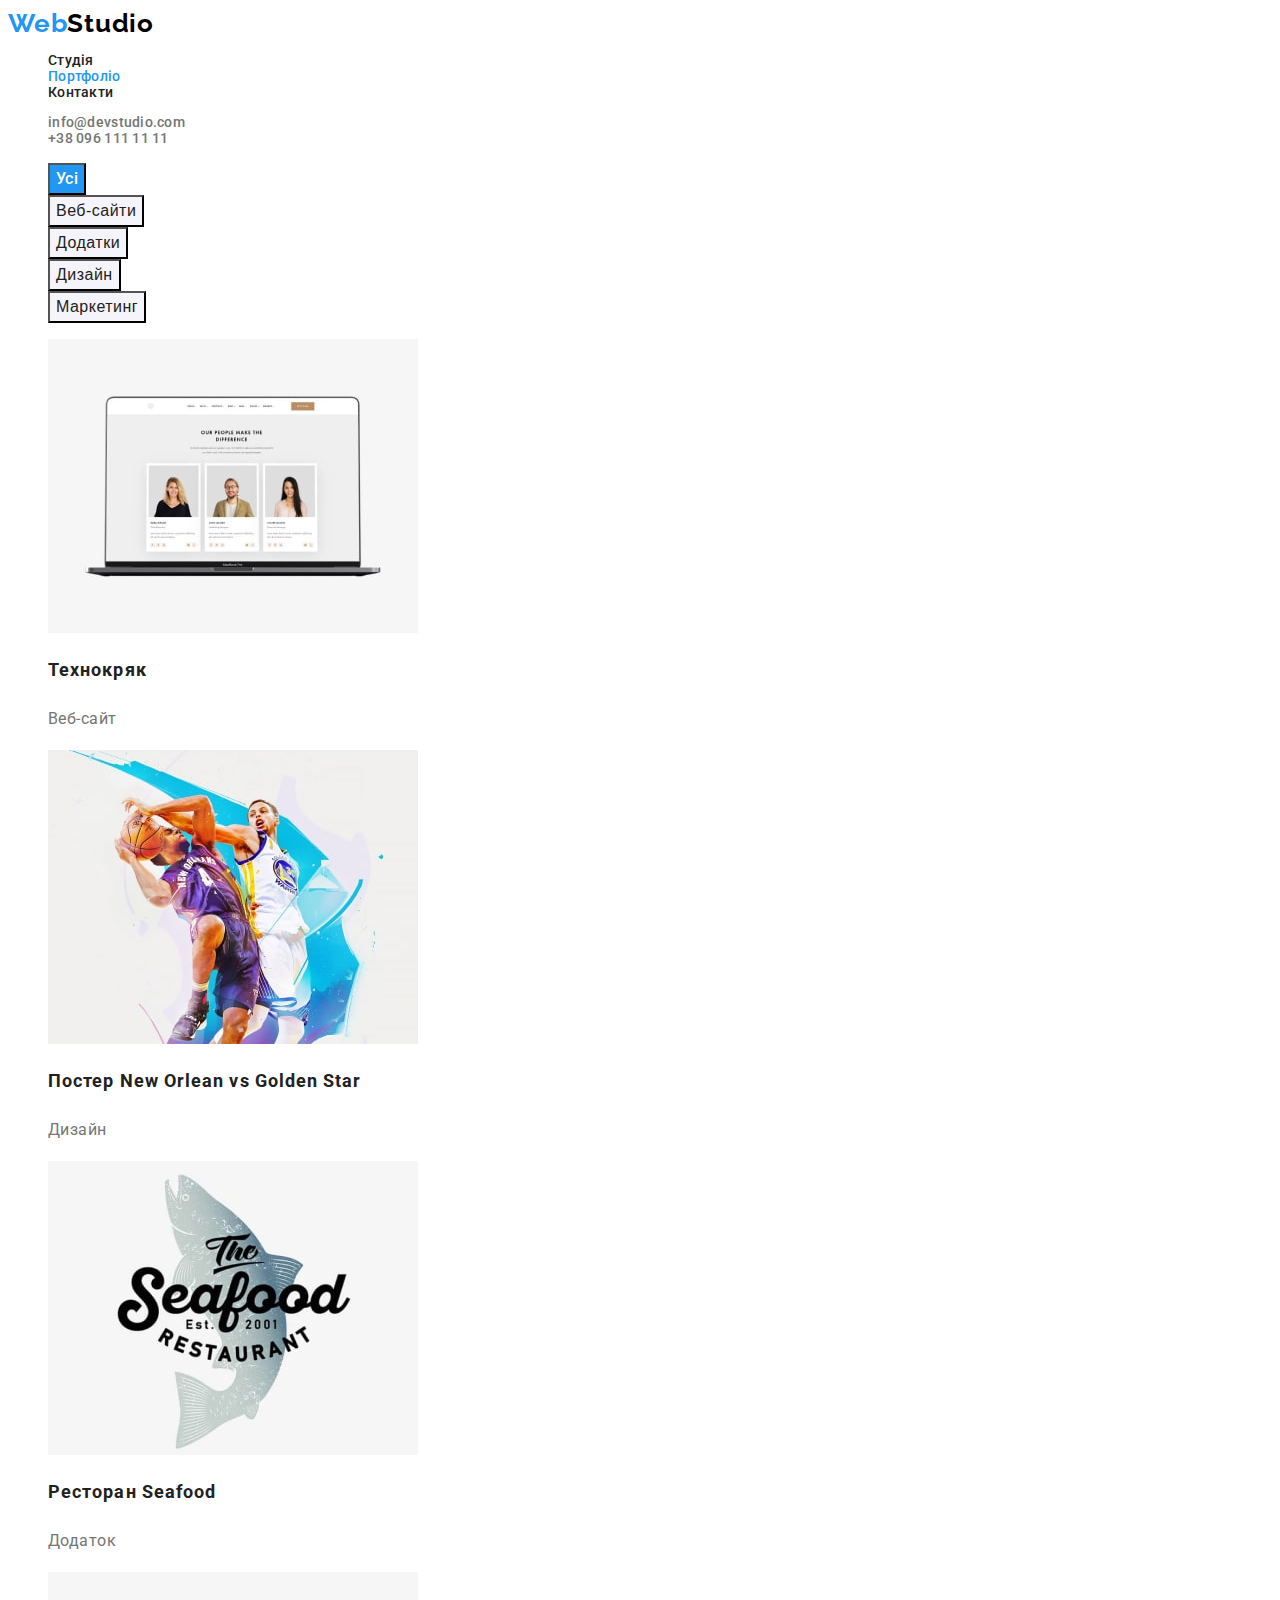
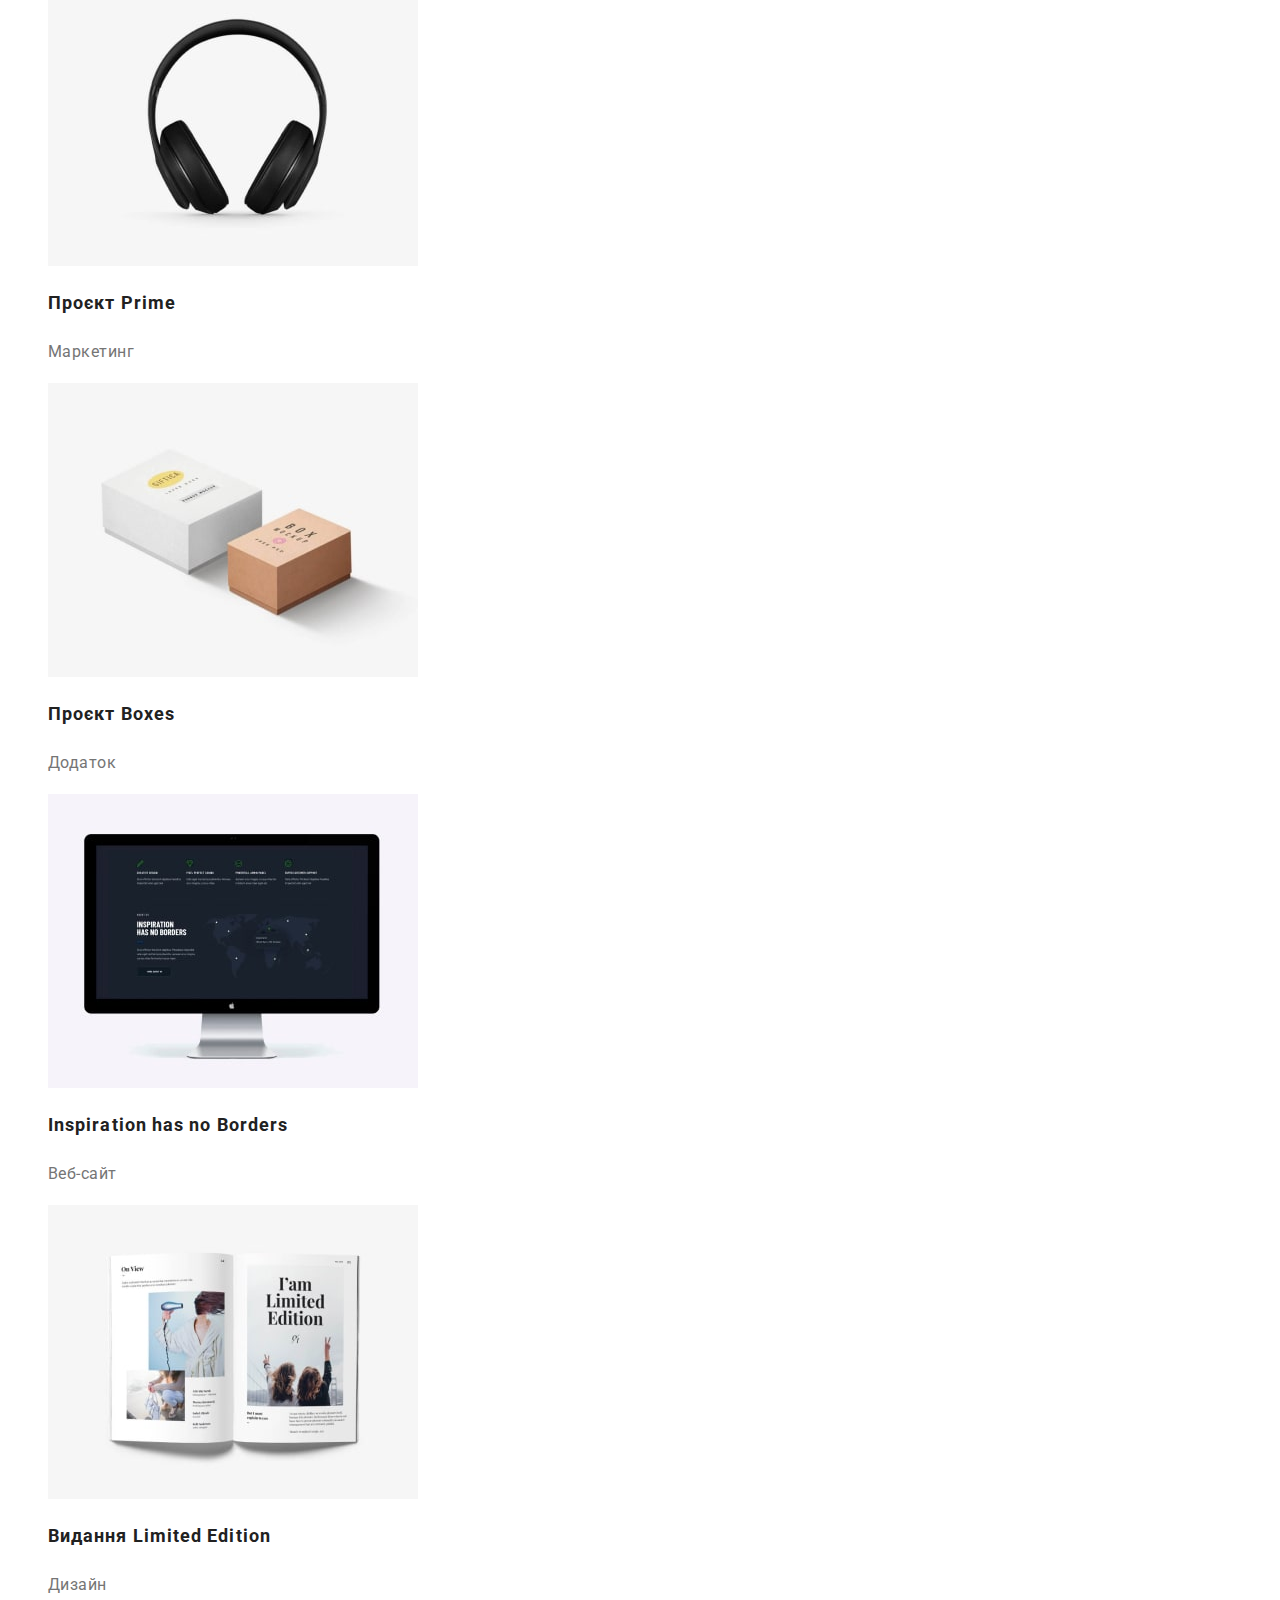
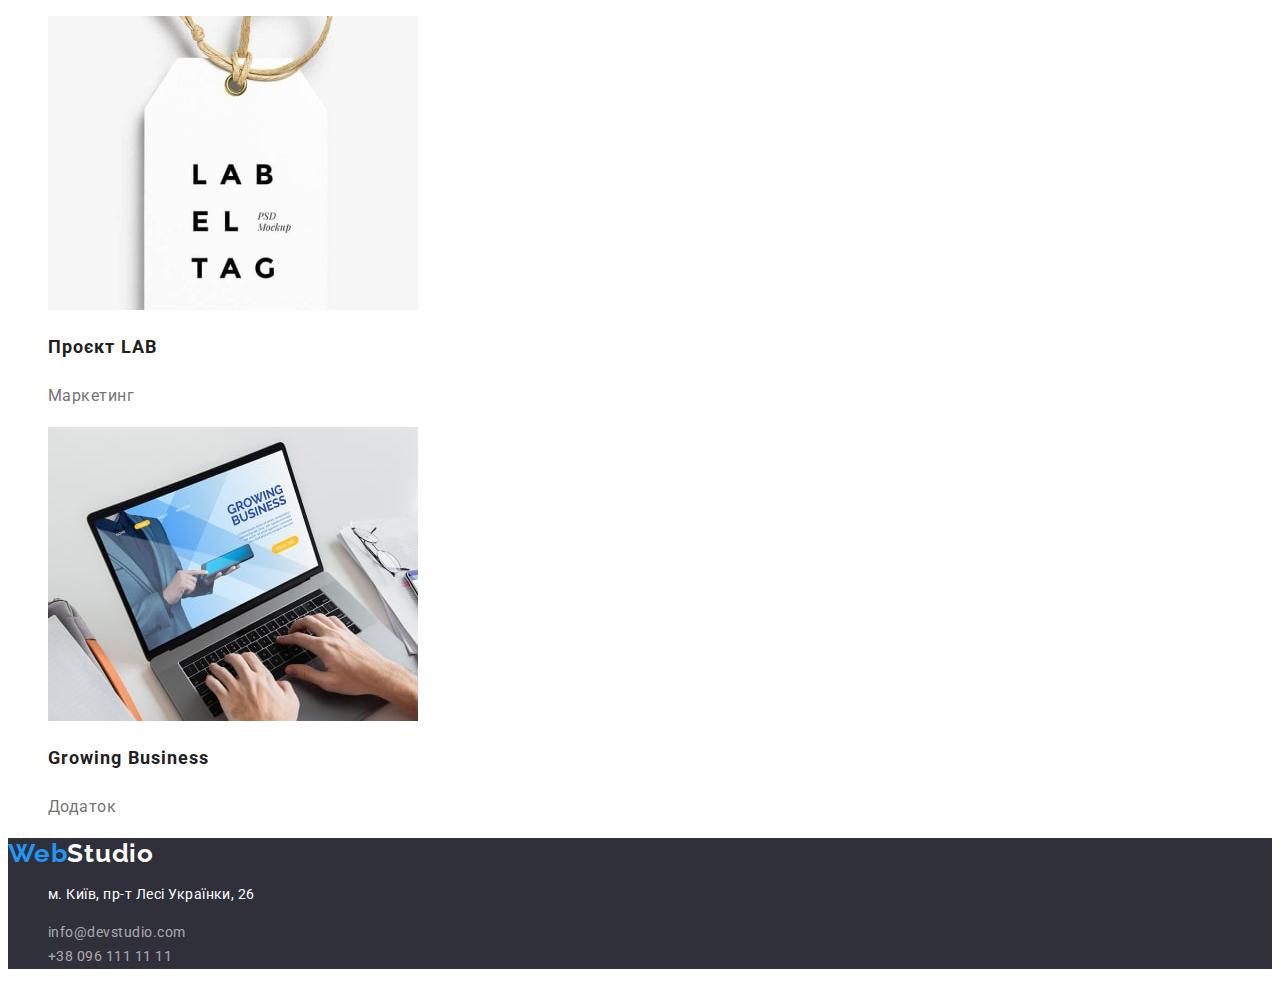
==== portfolio.html @ 7b320e94 "Add files via upload" ====
<!DOCTYPE html>
<html lang="uk">
  <head>
    <meta charset="UTF-8" />
    <meta http-equiv="X-UA-Compatible" content="IE=edge" />
    <meta name="viewport" content="width=device-width, initial-scale=1.0" />
    <title>Document</title>
    <link
      href="https://fonts.googleapis.com/css2?family=Raleway:wght@700&family=Roboto:wght@400;500;700;900&display=swap"
      rel="stylesheet"
    />
    <link rel="stylesheet" href="./сss/styles.css" />
  </head>
  <body class="page">
    <header>
      <nav>
        <a href="#" lang="en" class="firspart-logo">
          Web<span class="secondpart-logo">Studio</span></a
        >

        <ul class="site-nav">
          <li><a href="./index.html" class="link">Студія</a></li>
          <li><a href="#" class="link current">Портфоліо</a></li>
          <li><a href="#" class="link">Контакти</a></li>
        </ul>
      </nav>
      <ul class="site-info">
        <li>
          <a href="mailto:info@devstudio.com" class="link"
            >info@devstudio.com</a
          >
        </li>
        <li><a href="tel:+380961111111" class="link">+38 096 111 11 11</a></li>
      </ul>
    </header>
    <main class="portfolio">
      <section class="hero-portfolio">
        <h1 class="hidden">Фільтр</h1>
        <ul class="list">
          <li><button type="button" class="button-portfolio">Усі</button></li>
          <li>
            <button type="button" class="button-portfolioadd">Веб-сайти</button>
          </li>
          <li>
            <button type="button" class="button-portfolioadd">Додатки</button>
          </li>
          <li>
            <button type="button" class="button-portfolioadd">Дизайн</button>
          </li>
          <li>
            <button type="button" class="button-portfolioadd">Маркетинг</button>
          </li>
        </ul>
        <ul class="list">
          <li>
            <img src="./images/img2.1-min.jpg" alt="Технокряк" width="370" />
            <h2 class="title">Технокряк</h2>
            <p class="text">Веб-сайт</p>
          </li>
          <li>
            <img
              src="./images/img2.2-min.jpg"
              alt="Постер New Orlean vs Golden Star"
              width="370"
            />
            <h2 class="title">Постер New Orlean vs Golden Star</h2>
            <p class="text">Дизайн</p>
          </li>
          <li>
            <img
              src="./images/img2.3-min.jpg"
              alt="Ресторан Seafood"
              width="370"
            />
            <h2 class="title">Ресторан Seafood</h2>
            <p class="text">Додаток</p>
          </li>
          <li>
            <img src="./images/img2.4-min.jpg" alt="Проєкт Prime" width="370" />
            <h2 class="title">Проєкт Prime</h2>
            <p class="text">Маркетинг</p>
          </li>
          <li>
            <img src="./images/img2.5-min.jpg" alt="Проєкт Boxes" width="370" />
            <h2 class="title">Проєкт Boxes</h2>
            <p class="text">Додаток</p>
          </li>
          <li>
            <img
              src="./images/img2.6-min.jpg"
              alt="Inspiration has no Borders"
              width="370"
            />
            <h2 class="title">Inspiration has no Borders</h2>
            <p class="text">Веб-сайт</p>
          </li>
          <li>
            <img
              src="./images/img2.7-min.jpg"
              alt="Видання Limited Edition"
              width="370"
            />
            <h2 class="title">Видання Limited Edition</h2>
            <p class="text">Дизайн</p>
          </li>
          <li>
            <img src="./images/img2.8-min.jpg" alt="Проєкт LAB" width="370" />
            <h2 class="title">Проєкт LAB</h2>
            <p class="text">Маркетинг</p>
          </li>
          <li>
            <img
              src="./images/img2.9-min.jpg"
              alt="Growing Business"
              width="370"
            />
            <h2 class="title">Growing Business</h2>
            <p class="text">Додаток</p>
          </li>
        </ul>
      </section>
    </main>
    <footer class="footer">
      <a href="#" lang="en" class="firspart-logo">
        Web<span class="secondpart-logo">Studio</span>
      </a>
      <address class="address">
        <ul class="list">
          <li>
            <p class="list-address">м. Київ, пр-т Лесі Українки, 26</p>
          </li>
          <li>
            <a href="mailto:info@devstudio.com" class="list-email"
              >info@devstudio.com</a
            >
          </li>
          <li>
            <a href="tel:+30961111111" class="list-tel">+38 096 111 11 11</a>
          </li>
        </ul>
      </address>
    </footer>
  </body>
</html>
---- сss/styles.css ----
:root{
   --primary-text-color:#757575;
   --tittle-text-color:#212121;
   --firspart-logo-header:#2196F3;
   --firspart-logo-footer:#2196F3;
   --secondpart-logo-header:#000000;
   --secondpart-logo-footer:#FFFFFF;;
   --add-color:#2196F3;
   --button-bgcolor:#2196F3;
   --button-add-bgcolor:#F5F4FA;
   --color-button:#FFFFFF;
   --button-add-color: #212121;
   --hero-title-color:#FFFFFF;
   --main-bgcolor:#FFFFFF;
   --header-bgcolor:#FFFFFF;
   --hero-section-bgcolor:#2F303A;
   --info-section-bgcolor: #F5F5F5;
   --explain-section-bgcolor: #F5F5F5;
   --last-section-bgcolor: #F5F4FA;
   --footer-bgcolor:#2F303A;
   --footer-list-address: #FFFFFF;
   --footer-list-info:rgba(255, 255, 255, 0.6);
   
 }

 .list{
    list-style: none;
 }
 .page{
    background-color:var(--main-bgcolor);
    font-family: Roboto, sans-serif;
    color: var(--primary-text-color);
 }
 .hidden{
   display: none;
 }

 .page .firspart-logo{
   color:var(--add-color);
   font-family: Raleway, cursive;
   letter-spacing: 0.03em;
   text-decoration: none;
   font-weight: 700;
   font-size: 26px;
   line-height: 1.19;} 

 .page .secondpart-logo{
   color:var(--secondpart-logo-header);
   font-family: Raleway, cursive;
   letter-spacing: 0.03em;}

 .site-nav, .site-info{
   list-style: none;
   letter-spacing: 0.02em;
   font-weight: 500;
   font-size: 14px;
   line-height: 1.14;
   
}
 .site-nav .link{
   color:var(--tittle-text-color); 
   letter-spacing: 0.02em;
   text-decoration: none;
 }
 /* Не можу зрозуміти чого не працює hover */
 .site-nav .link:hover,
 .site-nav .link:focus {
    color:var(--add-color);
 }
 
 .site-info .link{
    color:var(--primary-text-color);
   text-decoration: none;
} 

.site-info .link:hover,
.site-info .link:focus {
    color: var(--add-color);
}
.site-nav .link.current {
   color: var(--add-color);
}
/* HERO */
.hero{
   background: var(--hero-section-bgcolor);
letter-spacing: 0.06em;}

.hero-title{
color: var(--hero-title-color);
font-weight: 900;
font-size: 44px;
line-height: 1.36;
text-align: center;
text-transform: uppercase;
}

/* Section */
.section{
   letter-spacing: 0.03em;
}
.section-title,
.sub-title{
   color:var(--tittle-text-color);
   font-size: 14px;
   line-height: 1.14;
   text-transform: uppercase;
}

.sub-info{

   font-size: 14px;
   line-height: 1.71;
}
.section .section-title{
  
   font-size: 36px;
   line-height: 1.17;
   text-align: center;
   text-transform: none;}


.section-last{
   background-color: var(--last-section-bgcolor);
}
.section-last {
   ;
   letter-spacing: 0.03em;}

.section-last .section-title{
   font-size: 36px;
   line-height: 1.17;
   text-align: center;}
      
   .section-last .sub-title{
      font-weight: 500;
      font-size: 16px;
      line-height: 1.19;
      text-transform: none;
   }
 
.section-last .sub-text {
      font-size: 16px;
      line-height: 1.19;
   }

.section-last .card{
   background-color: var(--main-bgcolor);
}

.button{
     background-color: var(--button-bgcolor);
     color: var(--color-button);
     letter-spacing: 0.06em;
     font-family: Roboto, sans-serif;
     font-weight: 700;
     font-size: 16px;
     line-height: 1.88;
   cursor:pointer;
     }

.footer{
background-color:var(--footer-bgcolor);
letter-spacing: 0.03em;
}

.footer .firspart-logo{
   color: var(--firspart-logo-footer);
   font-family: Raleway, cursive;
   font-weight: 700;
   font-size: 26px;
   line-height: 1.19;
}
.footer .secondpart-logo{
   color: var(--secondpart-logo-footer);
   font-family: Raleway, cursive;
}

.footer .list-email,.footer .list-tel {
   color: var(--footer-list-info);
   text-decoration: none;
}
.footer .list-address {
   color:var(--footer-list-address);}
     
   .address .list-email:hover,
   .address .list-email:focus,
   .address .list-tel:hover,
   .address .list-tel:focus {
      color:var(--add-color);
}
.footer .address {
   font-size: 14px;
   line-height: 1.71;
   font-style: normal;
   font-style: normal;}


/*portfolio */


.button-portfolio {
   background-color: var(--button-bgcolor);
   color: var(--color-button);
   letter-spacing: 0.03em;
   font-family: Roboto, sans-serif;
   font-weight: 500;
   font-size: 16px;
   line-height: 1.63;
   cursor: pointer;
}

.button-portfolioadd{
   background-color: var(--button-add-bgcolor);
   color:var(--button-add-color);
   letter-spacing: 0.03em;
   font-weight: 500;
   font-size: 16px;
   line-height: 1.63;
   cursor: pointer;
}

.button-portfolioadd:hover ,.button-portfolioadd:focus{
   color:var(--color-button);
   background-color: var(--button-bgcolor);  
}

.portfolio .title{
   color:var(--tittle-text-color);
   letter-spacing: 0.06em;
   font-size: 18px;
   line-height: 2;
}

.portfolio .text{
   letter-spacing: 0.03em;
   font-size: 16px;
   line-height: 1.88;
}
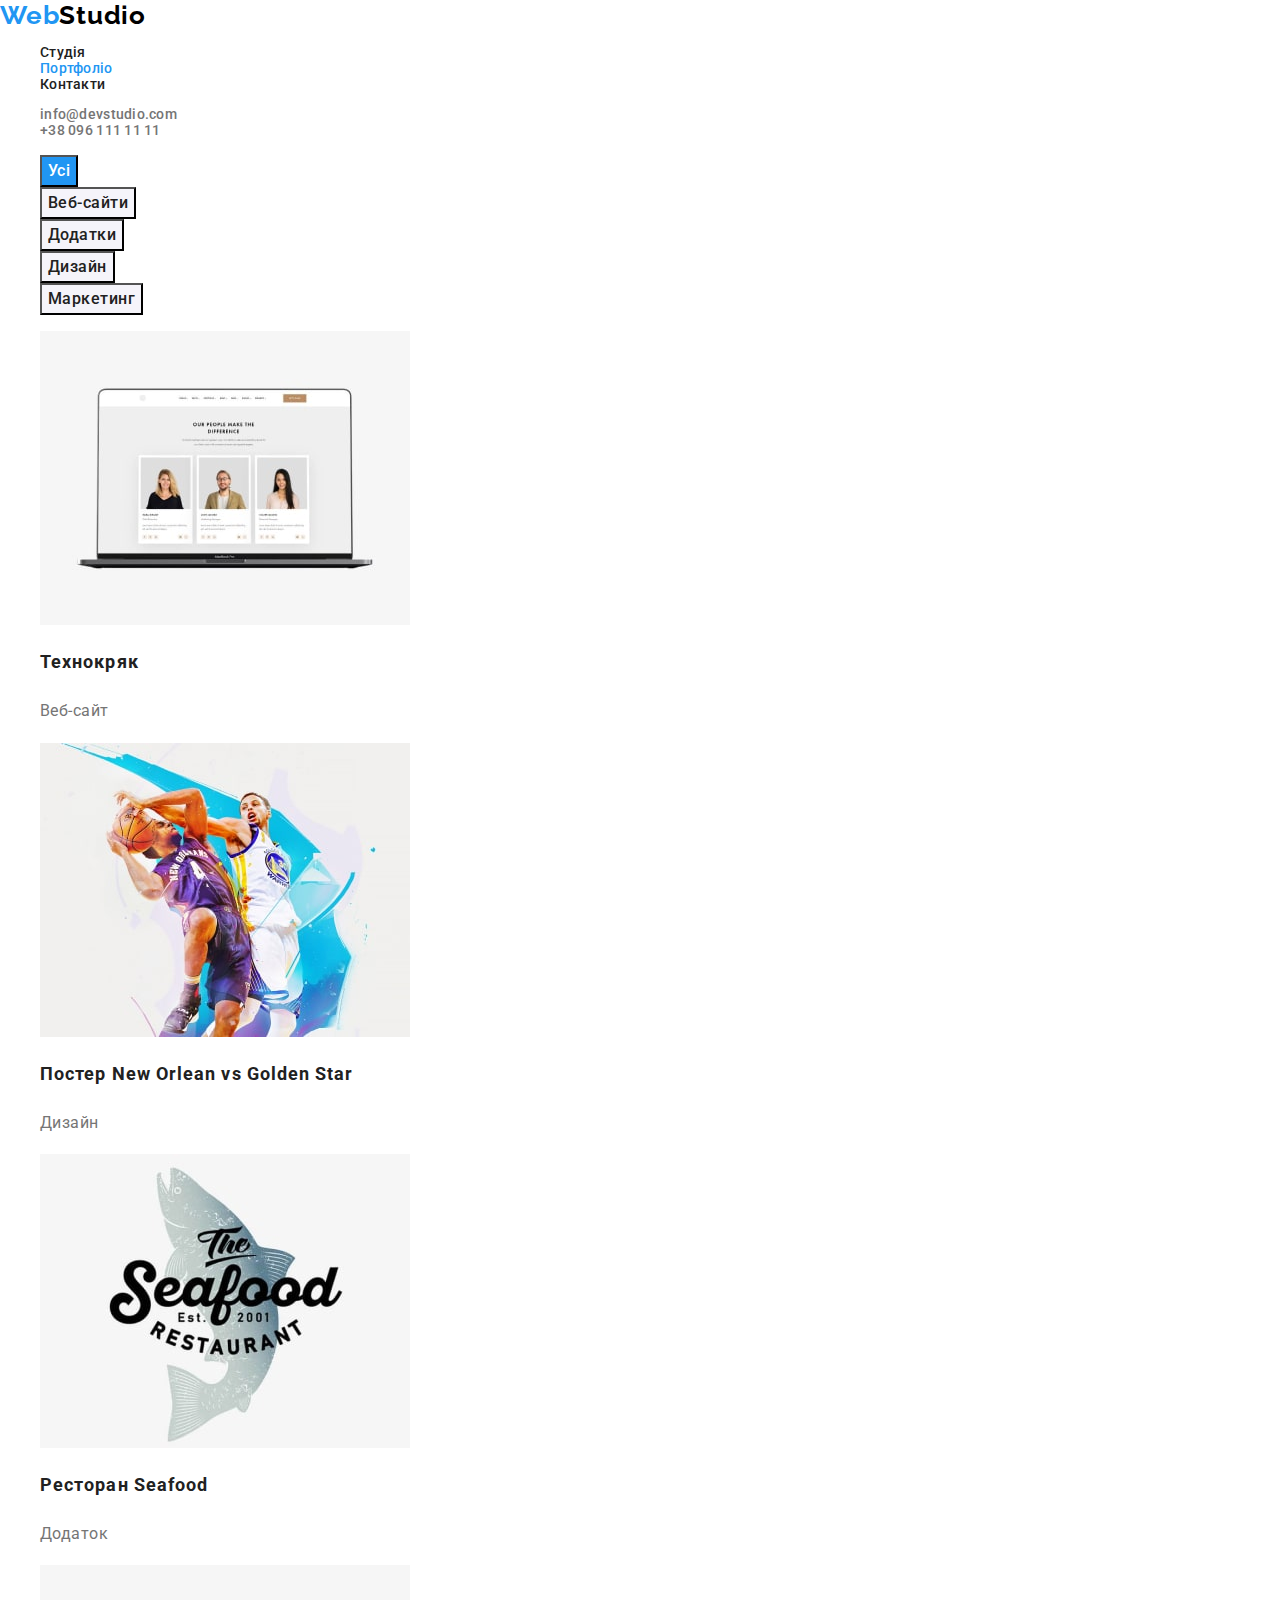
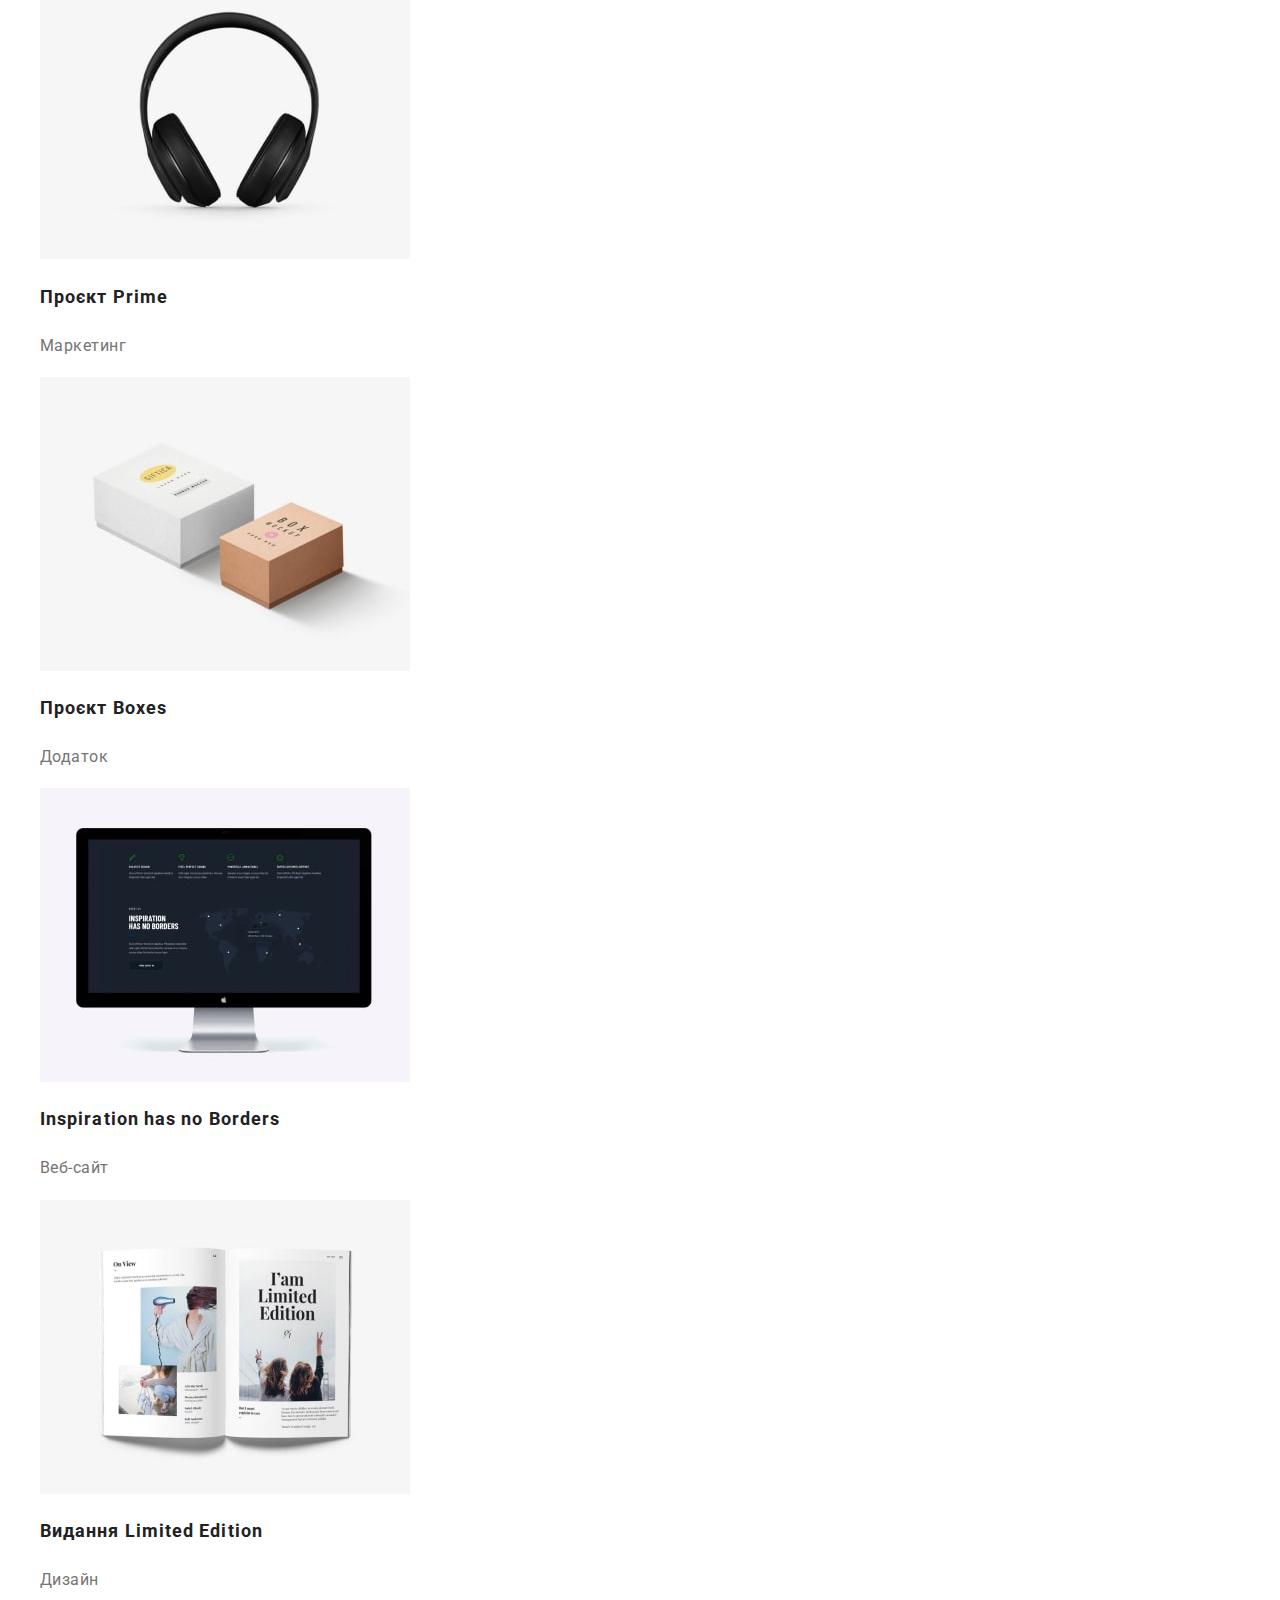
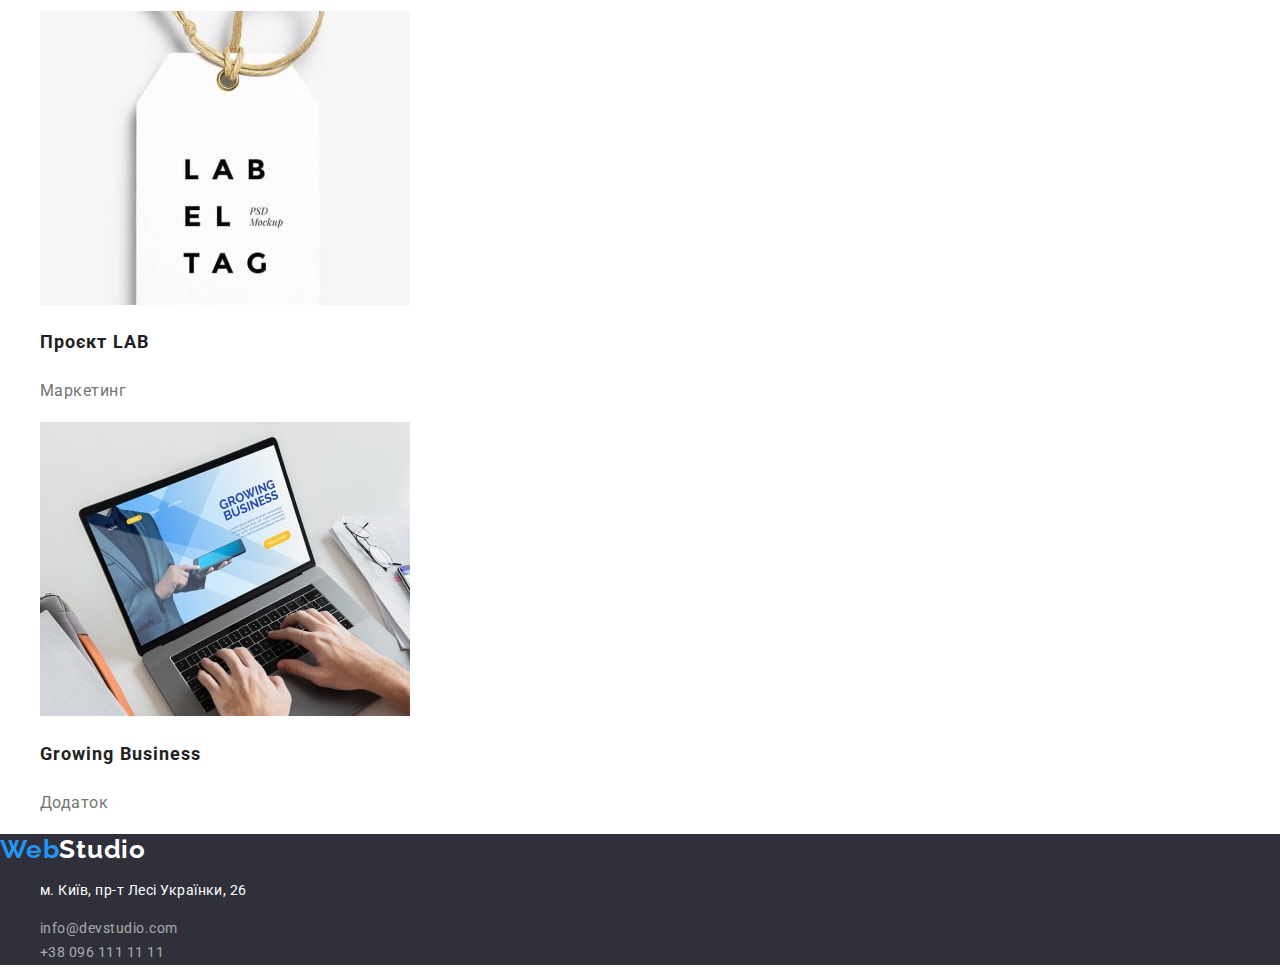
==== commit 2a574ff5: "goit" ====
--- a/portfolio.html
+++ b/portfolio.html
@@ -8,6 +8,10 @@
     <link
       href="https://fonts.googleapis.com/css2?family=Raleway:wght@700&family=Roboto:wght@400;500;700;900&display=swap"
       rel="stylesheet"
+    />
+    <link
+      rel="stylesheet"
+      href="https://cdnjs.cloudflare.com/ajax/libs/modern-normalize/1.1.0/modern-normalize.min.css"
     />
     <link rel="stylesheet" href="./сss/styles.css" />
   </head>
--- a/сss/styles.css
+++ b/сss/styles.css
@@ -8,6 +8,7 @@
    --secondpart-logo-footer:#FFFFFF;;
    --add-color:#2196F3;
    --button-bgcolor:#2196F3;
+   --button-active-bgcolor:#188CE8;;
    --button-add-bgcolor:#F5F4FA;
    --color-button:#FFFFFF;
    --button-add-color: #212121;
@@ -24,6 +25,18 @@
    
  }
 
+ html{
+   box-sizing: border-box;
+ }
+
+ *, *::before, 
+ *::after{
+   box-sizing: inherit;
+ }
+
+ 
+
+
  .list{
     list-style: none;
  }
@@ -31,6 +44,7 @@
     background-color:var(--main-bgcolor);
     font-family: Roboto, sans-serif;
     color: var(--primary-text-color);
+   margin: 0;
  }
  .hidden{
    display: none;
@@ -148,6 +162,11 @@
    background-color: var(--main-bgcolor);
 }
 
+.button:hover,
+.button:focus {
+   background-color: var(--button-active-bgcolor);
+}
+
 .button{
      background-color: var(--button-bgcolor);
      color: var(--color-button);
@@ -157,7 +176,8 @@
      font-size: 16px;
      line-height: 1.88;
    cursor:pointer;
-     }
+}
+
 
 .footer{
 background-color:var(--footer-bgcolor);
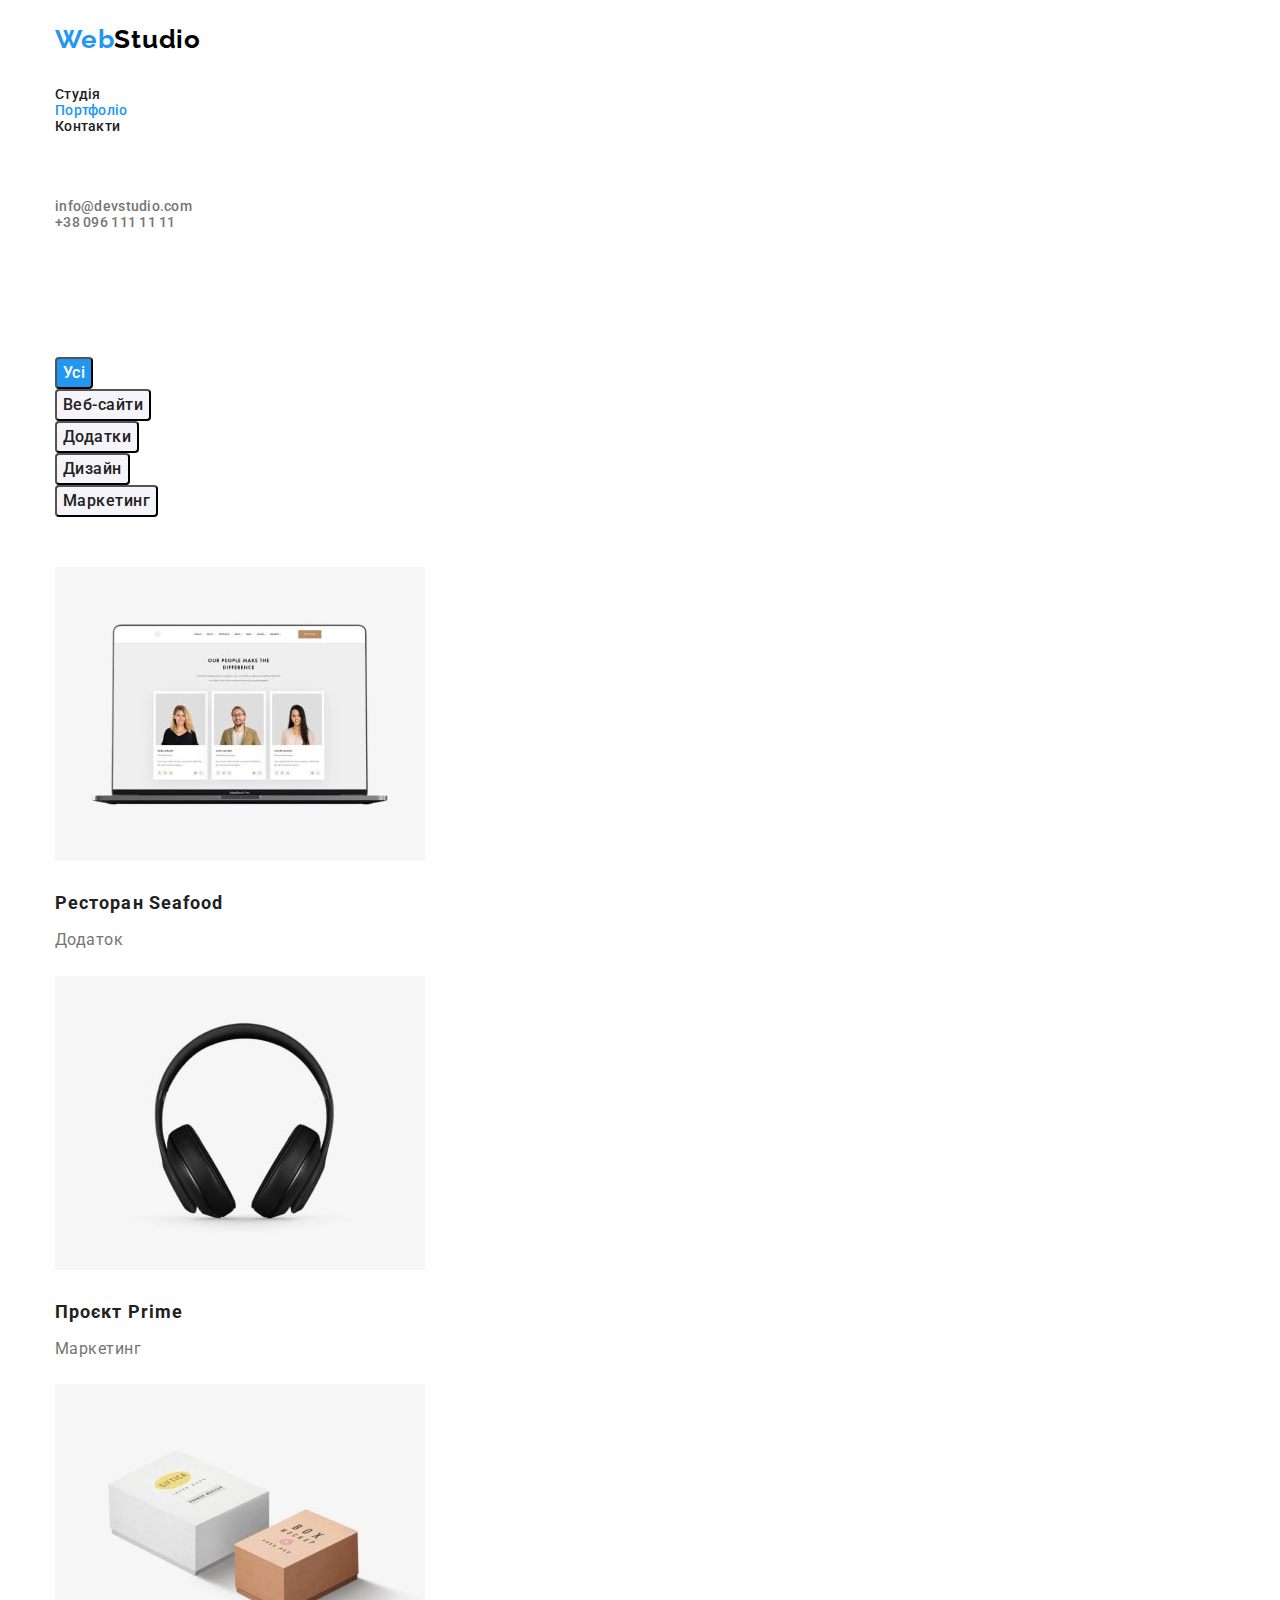
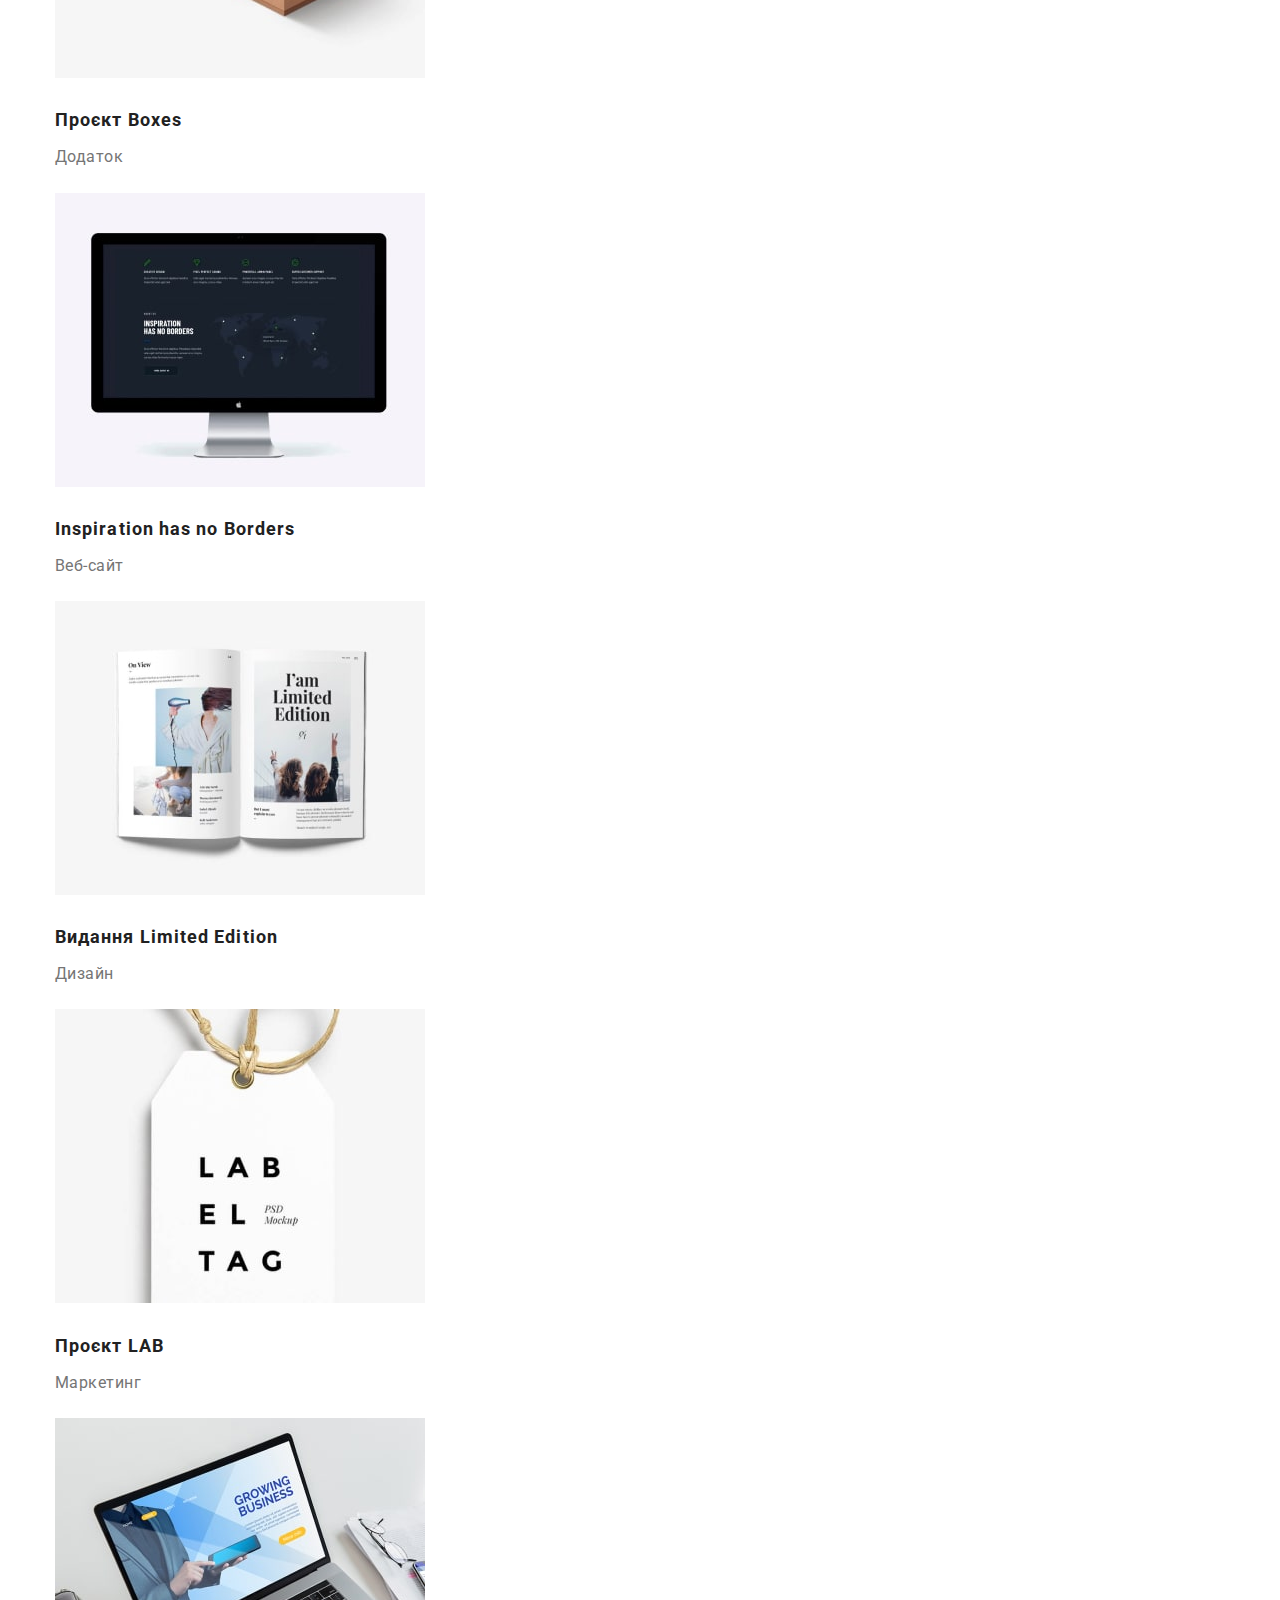
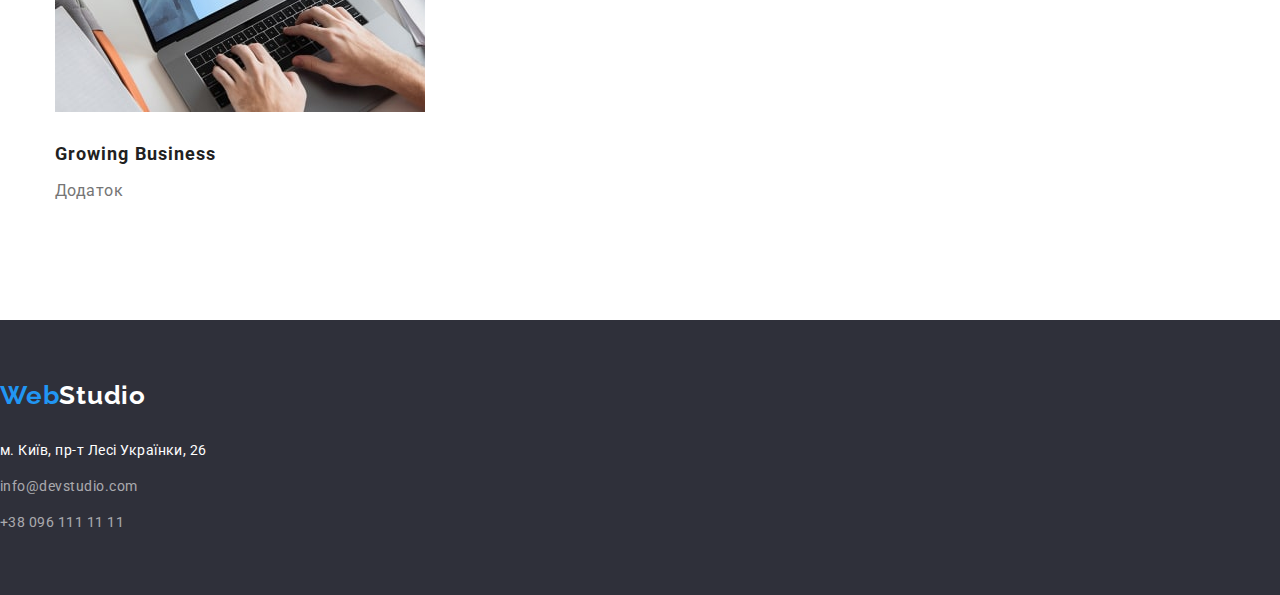
==== commit 258c512d: "homtaske.3.1" ====
--- a/portfolio.html
+++ b/portfolio.html
@@ -17,111 +17,111 @@
   </head>
   <body class="page">
     <header>
-      <nav>
-        <a href="#" lang="en" class="firspart-logo">
-          Web<span class="secondpart-logo">Studio</span></a
-        >
+      <div class="container">
+        <nav class="nav">
+          <a href="#" lang="en" class="firspart-logo">
+            Web<span class="secondpart-logo">Studio</span></a
+          >
 
-        <ul class="site-nav">
-          <li><a href="./index.html" class="link">Студія</a></li>
-          <li><a href="#" class="link current">Портфоліо</a></li>
-          <li><a href="#" class="link">Контакти</a></li>
+          <ul class="site-nav">
+            <li><a href="./index.html" class="link">Студія</a></li>
+            <li><a href="#" class="link current">Портфоліо</a></li>
+            <li><a href="#" class="link">Контакти</a></li>
+          </ul>
+        </nav>
+        <ul class="site-info">
+          <li>
+            <a href="mailto:info@devstudio.com" class="link"
+              >info@devstudio.com</a
+            >
+          </li>
+          <li>
+            <a href="tel:+380961111111" class="link">+38 096 111 11 11</a>
+          </li>
         </ul>
-      </nav>
-      <ul class="site-info">
-        <li>
-          <a href="mailto:info@devstudio.com" class="link"
-            >info@devstudio.com</a
-          >
-        </li>
-        <li><a href="tel:+380961111111" class="link">+38 096 111 11 11</a></li>
-      </ul>
+      </div>
     </header>
     <main class="portfolio">
       <section class="hero-portfolio">
-        <h1 class="hidden">Фільтр</h1>
-        <ul class="list">
-          <li><button type="button" class="button-portfolio">Усі</button></li>
-          <li>
-            <button type="button" class="button-portfolioadd">Веб-сайти</button>
-          </li>
-          <li>
-            <button type="button" class="button-portfolioadd">Додатки</button>
-          </li>
-          <li>
-            <button type="button" class="button-portfolioadd">Дизайн</button>
-          </li>
-          <li>
-            <button type="button" class="button-portfolioadd">Маркетинг</button>
-          </li>
-        </ul>
-        <ul class="list">
-          <li>
-            <img src="./images/img2.1-min.jpg" alt="Технокряк" width="370" />
-            <h2 class="title">Технокряк</h2>
-            <p class="text">Веб-сайт</p>
-          </li>
-          <li>
-            <img
-              src="./images/img2.2-min.jpg"
-              alt="Постер New Orlean vs Golden Star"
-              width="370"
-            />
-            <h2 class="title">Постер New Orlean vs Golden Star</h2>
-            <p class="text">Дизайн</p>
-          </li>
-          <li>
-            <img
-              src="./images/img2.3-min.jpg"
-              alt="Ресторан Seafood"
-              width="370"
-            />
-            <h2 class="title">Ресторан Seafood</h2>
-            <p class="text">Додаток</p>
-          </li>
-          <li>
-            <img src="./images/img2.4-min.jpg" alt="Проєкт Prime" width="370" />
-            <h2 class="title">Проєкт Prime</h2>
-            <p class="text">Маркетинг</p>
-          </li>
-          <li>
-            <img src="./images/img2.5-min.jpg" alt="Проєкт Boxes" width="370" />
-            <h2 class="title">Проєкт Boxes</h2>
-            <p class="text">Додаток</p>
-          </li>
-          <li>
-            <img
-              src="./images/img2.6-min.jpg"
-              alt="Inspiration has no Borders"
-              width="370"
-            />
-            <h2 class="title">Inspiration has no Borders</h2>
-            <p class="text">Веб-сайт</p>
-          </li>
-          <li>
-            <img
-              src="./images/img2.7-min.jpg"
-              alt="Видання Limited Edition"
-              width="370"
-            />
-            <h2 class="title">Видання Limited Edition</h2>
-            <p class="text">Дизайн</p>
-          </li>
-          <li>
-            <img src="./images/img2.8-min.jpg" alt="Проєкт LAB" width="370" />
-            <h2 class="title">Проєкт LAB</h2>
-            <p class="text">Маркетинг</p>
-          </li>
-          <li>
-            <img
-              src="./images/img2.9-min.jpg"
-              alt="Growing Business"
-              width="370"
-            />
-            <h2 class="title">Growing Business</h2>
-            <p class="text">Додаток</p>
-          </li>
-        </ul>
+        <div class="container">
+          <h1 class="hidden">Фільтр</h1>
+          <ul class="list buttons">
+            <li><button type="button" class="button-portfolio">Усі</button></li>
+            <li>
+              <button type="button" class="button-portfolioadd">
+                Веб-сайти
+              </button>
+            </li>
+            <li>
+              <button type="button" class="button-portfolioadd">Додатки</button>
+            </li>
+            <li>
+              <button type="button" class="button-portfolioadd">Дизайн</button>
+            </li>
+            <li>
+              <button type="button" class="button-portfolioadd">
+                Маркетинг
+              </button>
+            </li>
+          </ul>
+          <ul class="list imgs">
+            <li>
+              <img src="./images/img2.1-min.jpg" alt="Технокряк" width="370" />
+              <h2 class="title imgs">Ресторан Seafood</h2>
+              <p class="text imgs">Додаток</p>
+            </li>
+            <li>
+              <img
+                src="./images/img2.4-min.jpg"
+                alt="Проєкт Prime"
+                width="370"
+              />
+              <h2 class="title imgs">Проєкт Prime</h2>
+              <p class="text imgs">Маркетинг</p>
+            </li>
+            <li>
+              <img
+                src="./images/img2.5-min.jpg"
+                alt="Проєкт Boxes"
+                width="370"
+              />
+              <h2 class="title imgs">Проєкт Boxes</h2>
+              <p class="text imgs">Додаток</p>
+            </li>
+            <li>
+              <img
+                src="./images/img2.6-min.jpg"
+                alt="Inspiration has no Borders"
+                width="370"
+              />
+              <h2 class="title imgs">Inspiration has no Borders</h2>
+              <p class="text imgs">Веб-сайт</p>
+            </li>
+            <li>
+              <img
+                src="./images/img2.7-min.jpg"
+                alt="Видання Limited Edition"
+                width="370"
+              />
+              <h2 class="title imgs">Видання Limited Edition</h2>
+              <p class="text imgs">Дизайн</p>
+            </li>
+            <li>
+              <img src="./images/img2.8-min.jpg" alt="Проєкт LAB" width="370" />
+              <h2 class="title imgs">Проєкт LAB</h2>
+              <p class="text imgs">Маркетинг</p>
+            </li>
+            <li>
+              <img
+                src="./images/img2.9-min.jpg"
+                alt="Growing Business"
+                width="370"
+              />
+              <h2 class="title imgs">Growing Business</h2>
+              <p class="text imgs">Додаток</p>
+            </li>
+          </ul>
+        </div>
       </section>
     </main>
     <footer class="footer">
--- a/сss/styles.css
+++ b/сss/styles.css
@@ -34,8 +34,50 @@
    box-sizing: inherit;
  }
 
- 
-
+ p, 
+ h1, 
+ h2,
+ h3,
+ h4,
+ h5, 
+ h6{
+   margin-top: 0;
+   margin-bottom: 0;
+ }
+
+ ul,
+ ol
+ {margin: 0;
+ padding: 0;}
+
+ /*1230*/
+
+ .container{
+   width: 1200px;
+   padding-left: 15px;
+   padding-right: 15px;
+   margin-left: auto;
+   margin-right: auto;
+ }
+
+ .container .firspart-logo{
+   padding-top:24px;
+   padding-bottom: 25px;
+ }
+
+ .container .nav{
+   padding-top: 24px;
+ }
+
+ .container .site-nav{
+   padding-top: 32px;
+      padding-bottom: 32px;
+ }
+
+ .container .site-info {
+    padding-top: 32px;
+    padding-bottom: 32px;
+ }
 
  .list{
     list-style: none;
@@ -72,12 +114,13 @@
    line-height: 1.14;
    
 }
+
  .site-nav .link{
    color:var(--tittle-text-color); 
    letter-spacing: 0.02em;
    text-decoration: none;
  }
- /* Не можу зрозуміти чого не працює hover */
+ 
  .site-nav .link:hover,
  .site-nav .link:focus {
     color:var(--add-color);
@@ -98,7 +141,12 @@
 /* HERO */
 .hero{
    background: var(--hero-section-bgcolor);
-letter-spacing: 0.06em;}
+letter-spacing: 0.06em;
+text-align: center;
+margin-top: 0;
+padding-bottom: 200px;
+padding-top: 200px;
+}
 
 .hero-title{
 color: var(--hero-title-color);
@@ -107,6 +155,8 @@
 line-height: 1.36;
 text-align: center;
 text-transform: uppercase;
+/* padding-top: 200px; */
+margin-bottom: 30px;
 }
 
 /* Section */
@@ -126,39 +176,61 @@
    font-size: 14px;
    line-height: 1.71;
 }
-.section .section-title{
-  
+
+   .container .list.feature{
+      padding-bottom: 94px;
+      padding-top: 94px;
+   }
+
+    .section .list .feature{
+      margin-top: 10px;
+    }
+
+.section .section-title {
    font-size: 36px;
    line-height: 1.17;
    text-align: center;
-   text-transform: none;}
-
-
-.section-last{
+   text-transform: none;
+   padding-bottom: 50px;
+}
+
+.section .list.wwd{
+   padding-bottom: 94px;
+}
+
+.section-team{
    background-color: var(--last-section-bgcolor);
-}
-.section-last {
-   ;
-   letter-spacing: 0.03em;}
-
-.section-last .section-title{
+   letter-spacing: 0.03em;
+}
+
+.section-team .section-title{
    font-size: 36px;
    line-height: 1.17;
-   text-align: center;}
+   text-align: center;
+   padding-top: 94px;
+}
       
-   .section-last .sub-title{
+   .section-team .sub-title{
       font-weight: 500;
       font-size: 16px;
       line-height: 1.19;
       text-transform: none;
+      margin-top: 30px;
    }
+
+      .section-team .list{
+         padding-top: 50px;
+         padding-bottom: 94px;
+      }
  
-.section-last .sub-text {
+.section-team .sub-text {
       font-size: 16px;
       line-height: 1.19;
+      margin-top: 10px;
+      padding-bottom: 30px;
    }
 
-.section-last .card{
+.section-team .card{
    background-color: var(--main-bgcolor);
 }
 
@@ -168,6 +240,7 @@
 }
 
 .button{
+   display: inline-block;
      background-color: var(--button-bgcolor);
      color: var(--color-button);
      letter-spacing: 0.06em;
@@ -176,6 +249,11 @@
      font-size: 16px;
      line-height: 1.88;
    cursor:pointer;
+   border-radius: 4px;
+   padding: 10px 32px;
+   text-align: center;
+   border: none;
+   
 }
 
 
@@ -185,11 +263,15 @@
 }
 
 .footer .firspart-logo{
+   display: inline-block;
    color: var(--firspart-logo-footer);
    font-family: Raleway, cursive;
    font-weight: 700;
    font-size: 26px;
    line-height: 1.19;
+   padding-top: 60px;
+   padding-bottom: 0;
+   margin-bottom: 28px;
 }
 .footer .secondpart-logo{
    color: var(--secondpart-logo-footer);
@@ -201,7 +283,14 @@
    text-decoration: none;
 }
 .footer .list-address {
-   color:var(--footer-list-address);}
+   display: inline-block;
+   color:var(--footer-list-address);
+   margin-bottom: 12px;}
+
+.footer .list-email{
+   display: inline-block;
+   margin-bottom: 12px;
+}
      
    .address .list-email:hover,
    .address .list-email:focus,
@@ -213,7 +302,9 @@
    font-size: 14px;
    line-height: 1.71;
    font-style: normal;
-   font-style: normal;}
+   font-style: normal;
+   padding-bottom: 60px;
+}
 
 
 /*portfolio */
@@ -228,6 +319,7 @@
    font-size: 16px;
    line-height: 1.63;
    cursor: pointer;
+   border-radius: 4px;
 }
 
 .button-portfolioadd{
@@ -238,6 +330,7 @@
    font-size: 16px;
    line-height: 1.63;
    cursor: pointer;
+   border-radius: 4px;
 }
 
 .button-portfolioadd:hover ,.button-portfolioadd:focus{
@@ -257,4 +350,21 @@
    font-size: 16px;
    line-height: 1.88;
 }
-   +  
+.container .buttons{
+   padding-top: 94px;
+   margin-bottom: 50px;
+}
+
+.container .list.imgs{
+   padding-bottom: 94px;
+}
+
+.hero-portfolio .title.imgs{
+   margin-top: 20px;
+   margin-bottom: 4px;
+}
+
+.hero-portfolio .text.imgs{
+   margin-bottom: 20px;
+}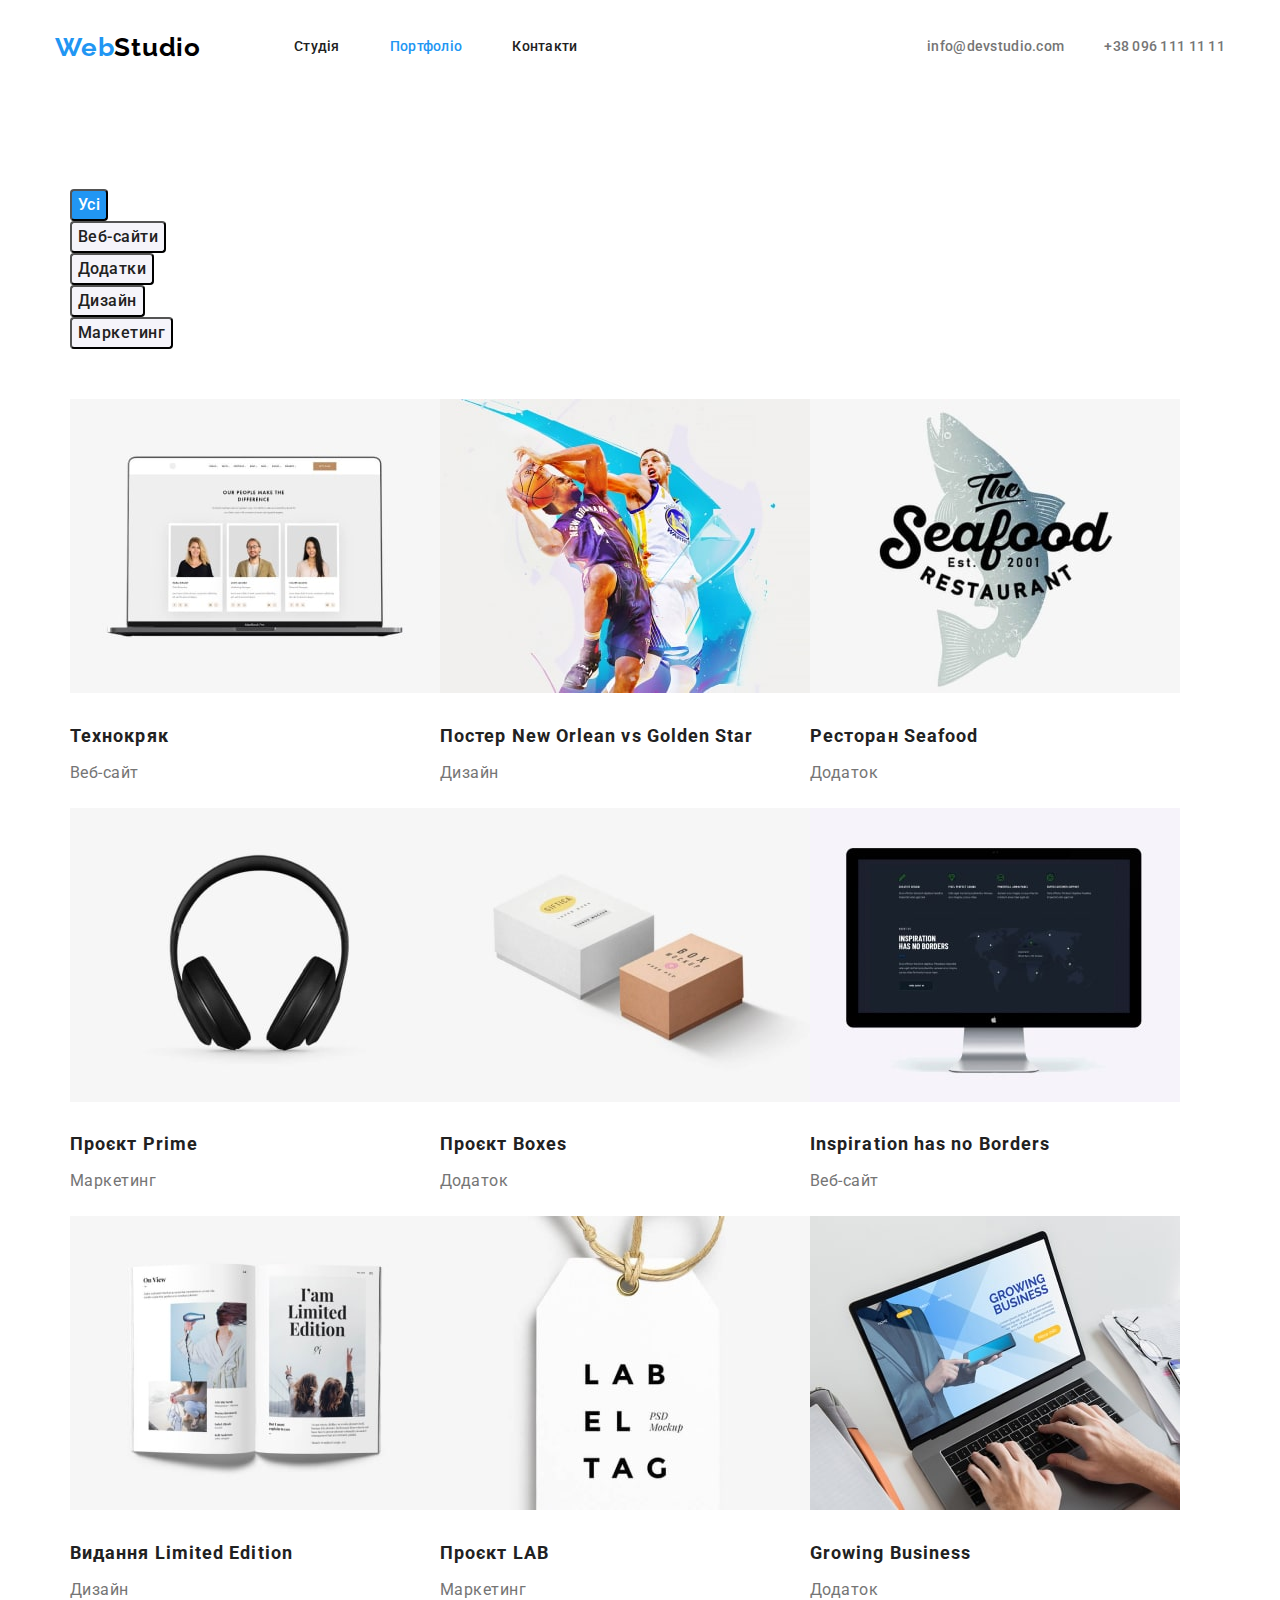
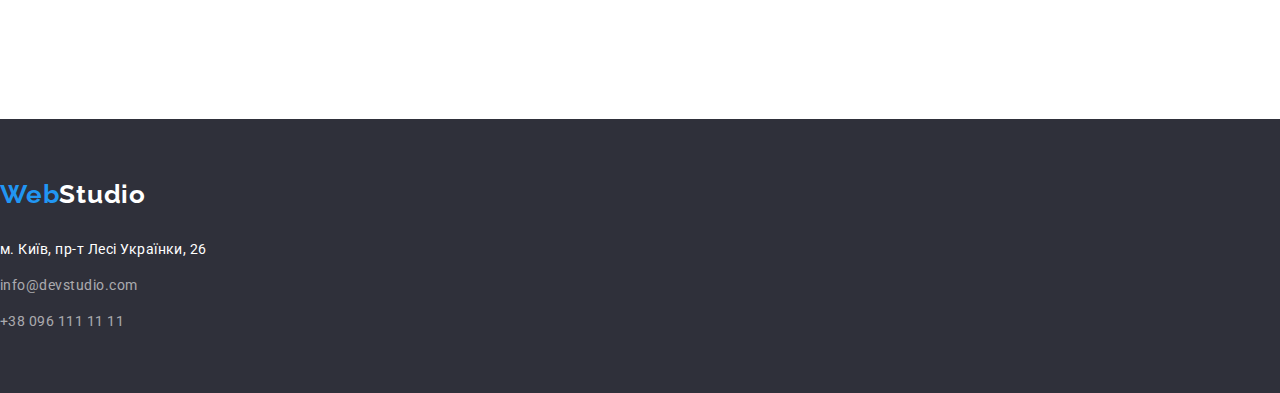
==== commit fe9d226c: "fix" ====
--- a/portfolio.html
+++ b/portfolio.html
@@ -17,112 +17,155 @@
   </head>
   <body class="page">
     <header>
-      <div class="container">
+      <div class="container header">
         <nav class="nav">
-          <a href="#" lang="en" class="firspart-logo">
-            Web<span class="secondpart-logo">Studio</span></a
+          <a href="#" lang="en" class="firspart-logo increase"
+            >Web<span class="secondpart-logo">Studio</span></a
           >
 
           <ul class="site-nav">
-            <li><a href="./index.html" class="link">Студія</a></li>
-            <li><a href="#" class="link current">Портфоліо</a></li>
-            <li><a href="#" class="link">Контакти</a></li>
+            <li class="link-nav">
+              <a href="./index.html" class="link increase">Студія</a>
+            </li>
+            <li class="link-nav">
+              <a href="#" class="link current increase">Портфоліо</a>
+            </li>
+            <li class="link-nav">
+              <a href="#" class="link increase">Контакти</a>
+            </li>
           </ul>
         </nav>
         <ul class="site-info">
-          <li>
-            <a href="mailto:info@devstudio.com" class="link"
+          <li class="item">
+            <a href="mailto:info@devstudio.com" class="link increase"
               >info@devstudio.com</a
             >
           </li>
-          <li>
-            <a href="tel:+380961111111" class="link">+38 096 111 11 11</a>
+          <li class="item">
+            <a href="tel:+380961111111" class="link increase"
+              >+38 096 111 11 11</a
+            >
           </li>
         </ul>
       </div>
     </header>
+
     <main class="portfolio">
-      <section class="hero-portfolio">
-        <div class="container">
-          <h1 class="hidden">Фільтр</h1>
-          <ul class="list buttons">
-            <li><button type="button" class="button-portfolio">Усі</button></li>
-            <li>
-              <button type="button" class="button-portfolioadd">
-                Веб-сайти
-              </button>
-            </li>
-            <li>
-              <button type="button" class="button-portfolioadd">Додатки</button>
-            </li>
-            <li>
-              <button type="button" class="button-portfolioadd">Дизайн</button>
-            </li>
-            <li>
-              <button type="button" class="button-portfolioadd">
-                Маркетинг
-              </button>
-            </li>
-          </ul>
-          <ul class="list imgs">
-            <li>
-              <img src="./images/img2.1-min.jpg" alt="Технокряк" width="370" />
-              <h2 class="title imgs">Ресторан Seafood</h2>
-              <p class="text imgs">Додаток</p>
-            </li>
-            <li>
-              <img
-                src="./images/img2.4-min.jpg"
-                alt="Проєкт Prime"
-                width="370"
-              />
-              <h2 class="title imgs">Проєкт Prime</h2>
-              <p class="text imgs">Маркетинг</p>
-            </li>
-            <li>
-              <img
-                src="./images/img2.5-min.jpg"
-                alt="Проєкт Boxes"
-                width="370"
-              />
-              <h2 class="title imgs">Проєкт Boxes</h2>
-              <p class="text imgs">Додаток</p>
-            </li>
-            <li>
-              <img
-                src="./images/img2.6-min.jpg"
-                alt="Inspiration has no Borders"
-                width="370"
-              />
-              <h2 class="title imgs">Inspiration has no Borders</h2>
-              <p class="text imgs">Веб-сайт</p>
-            </li>
-            <li>
-              <img
-                src="./images/img2.7-min.jpg"
-                alt="Видання Limited Edition"
-                width="370"
-              />
-              <h2 class="title imgs">Видання Limited Edition</h2>
-              <p class="text imgs">Дизайн</p>
-            </li>
-            <li>
-              <img src="./images/img2.8-min.jpg" alt="Проєкт LAB" width="370" />
-              <h2 class="title imgs">Проєкт LAB</h2>
-              <p class="text imgs">Маркетинг</p>
-            </li>
-            <li>
-              <img
-                src="./images/img2.9-min.jpg"
-                alt="Growing Business"
-                width="370"
-              />
-              <h2 class="title imgs">Growing Business</h2>
-              <p class="text imgs">Додаток</p>
-            </li>
-          </ul>
-        </div>
-      </section>
+      <div class="container">
+        <section class="hero-portfolio">
+          <div class="container">
+            <h1 class="hidden">Фільтр</h1>
+            <ul class="list buttons">
+              <li>
+                <button type="button" class="button-portfolio">Усі</button>
+              </li>
+              <li>
+                <button type="button" class="button-portfolioadd">
+                  Веб-сайти
+                </button>
+              </li>
+              <li>
+                <button type="button" class="button-portfolioadd">
+                  Додатки
+                </button>
+              </li>
+              <li>
+                <button type="button" class="button-portfolioadd">
+                  Дизайн
+                </button>
+              </li>
+              <li>
+                <button type="button" class="button-portfolioadd">
+                  Маркетинг
+                </button>
+              </li>
+            </ul>
+            <ul class="list imgs">
+              <li class="item">
+                <img
+                  src="./images/img2.1-min.jpg"
+                  alt="Технокряк"
+                  width="370"
+                />
+                <h2 class="title imgs">Технокряк</h2>
+                <p class="text imgs">Веб-сайт</p>
+              </li>
+              <li class="item">
+                <img
+                  src="./images/img2.2-min.jpg"
+                  alt="Постер New Orlean vs Golden Star"
+                  width="370"
+                />
+                <h2 class="title imgs">Постер New Orlean vs Golden Star</h2>
+                <p class="text imgs">Дизайн</p>
+              </li>
+              <li class="item">
+                <img
+                  src="./images/img2.3-min.jpg"
+                  alt="Технокряк"
+                  width="370"
+                />
+                <h2 class="title imgs">Ресторан Seafood</h2>
+                <p class="text imgs">Додаток</p>
+              </li>
+              <li class="item">
+                <img
+                  src="./images/img2.4-min.jpg"
+                  alt="Проєкт Prime"
+                  width="370"
+                />
+                <h2 class="title imgs">Проєкт Prime</h2>
+                <p class="text imgs">Маркетинг</p>
+              </li>
+              <li class="item">
+                <img
+                  src="./images/img2.5-min.jpg"
+                  alt="Проєкт Boxes"
+                  width="370"
+                />
+                <h2 class="title imgs">Проєкт Boxes</h2>
+                <p class="text imgs">Додаток</p>
+              </li>
+              <li class="item">
+                <img
+                  src="./images/img2.6-min.jpg"
+                  alt="Inspiration has no Borders"
+                  width="370"
+                />
+                <h2 class="title imgs">Inspiration has no Borders</h2>
+                <p class="text imgs">Веб-сайт</p>
+              </li>
+              <li class="item">
+                <img
+                  src="./images/img2.7-min.jpg"
+                  alt="Видання Limited Edition"
+                  width="370"
+                />
+                <h2 class="title imgs">Видання Limited Edition</h2>
+                <p class="text imgs">Дизайн</p>
+              </li>
+              <li class="item">
+                <img
+                  src="./images/img2.8-min.jpg"
+                  alt="Проєкт LAB"
+                  width="370"
+                />
+                <h2 class="title imgs">Проєкт LAB</h2>
+                <p class="text imgs">Маркетинг</p>
+              </li>
+              <li class="item">
+                <img
+                  src="./images/img2.9-min.jpg"
+                  alt="Growing Business"
+                  width="370"
+                />
+                <h2 class="title imgs">Growing Business</h2>
+                <p class="text imgs">Додаток</p>
+              </li>
+            </ul>
+          </div>
+        </section>
+      </div>
     </main>
     <footer class="footer">
       <a href="#" lang="en" class="firspart-logo">
--- a/сss/styles.css
+++ b/сss/styles.css
@@ -60,19 +60,55 @@
    margin-right: auto;
  }
 
+
+ 
+ .container.header {
+    display: flex;
+    align-items: center;
+ }
+
  .container .firspart-logo{
    padding-top:24px;
    padding-bottom: 25px;
  }
 
  .container .nav{
-   padding-top: 24px;
- }
-
+   display: flex;
+   align-items: center;
+   
+ }
+
+ .container .site-nav .link:last-child {
+    margin-right: 0;
+ }
  .container .site-nav{
+   display: flex;
+   align-items: center;
+   margin-left: 93px;
    padding-top: 32px;
-      padding-bottom: 32px;
- }
+   padding-bottom: 32px;
+ }
+
+ .container .site-nav .link-nav{
+   display: block;
+   margin-right: 50px;
+ }
+
+ .container.header .increase{
+   padding-top: 32px;
+   padding-bottom: 32px;
+ }
+
+.container .site-info{
+   display: flex;
+   align-items: center;
+   margin-left: auto;
+}
+
+
+.site-info .item + .item{
+margin-left: 40px;
+}
 
  .container .site-info {
     padding-top: 32px;
@@ -177,14 +213,23 @@
    line-height: 1.71;
 }
 
-   .container .list.feature{
+.container .list.feature{
       padding-bottom: 94px;
       padding-top: 94px;
+      display: flex;
+      
+}
+.section .feature-text{
+    width: calc(100%-90)/4;
    }
 
-    .section .list .feature{
-      margin-top: 10px;
-    }
+.section .feature-text:not(:last-child){
+   margin-right: 30px;;
+}
+
+.section .list .feature{
+      margin-top: 10px;   
+}
 
 .section .section-title {
    font-size: 36px;
@@ -358,7 +403,14 @@
 
 .container .list.imgs{
    padding-bottom: 94px;
-}
+   display: flex;
+   flex-wrap: wrap;
+}
+ 
+.list.imgs>.item{
+width: 370px;
+}
+
 
 .hero-portfolio .title.imgs{
    margin-top: 20px;
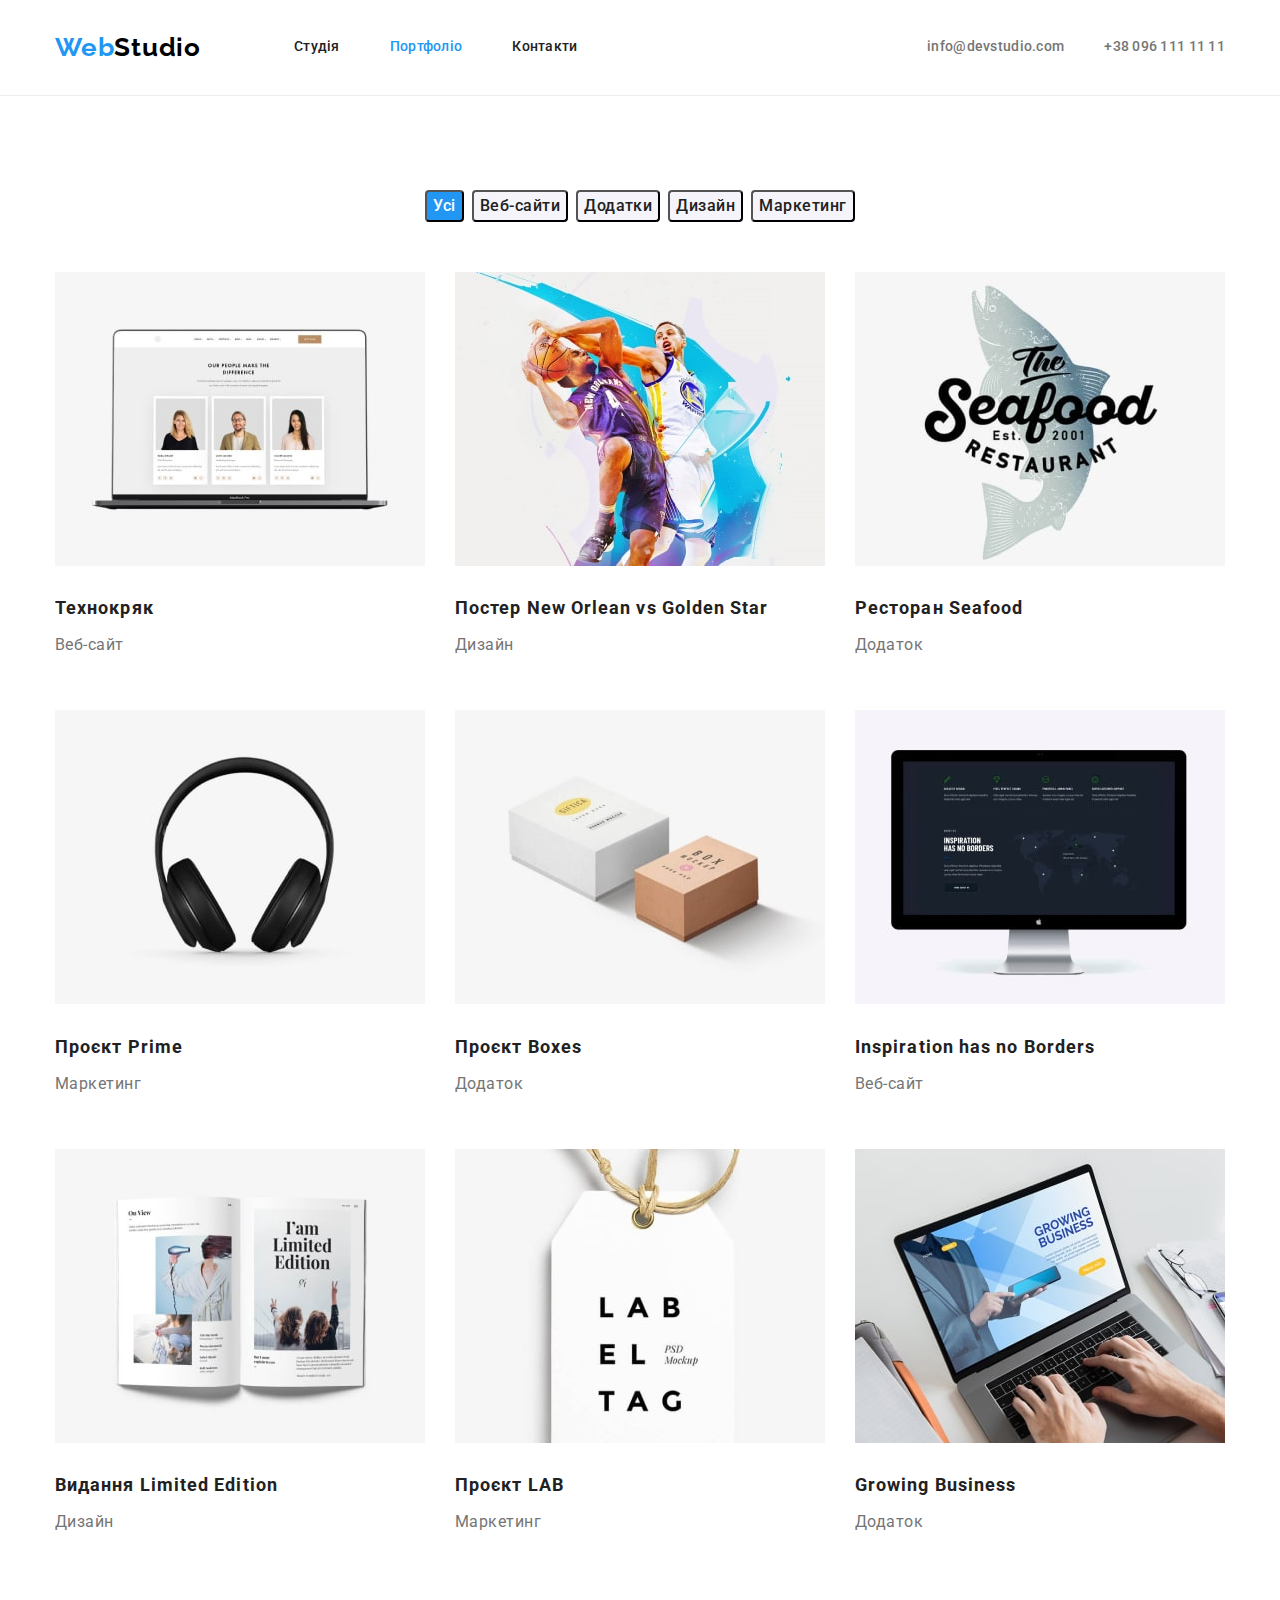
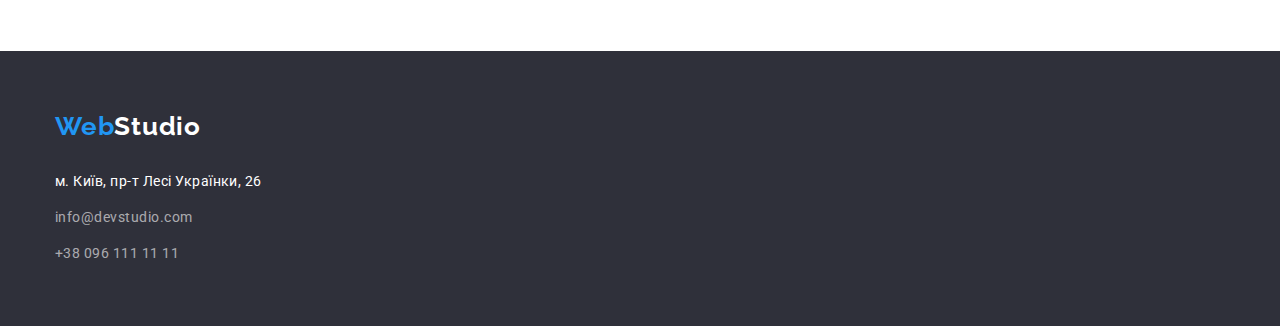
==== commit dfc6c57f: "completed task 3" ====
--- a/portfolio.html
+++ b/portfolio.html
@@ -16,7 +16,7 @@
     <link rel="stylesheet" href="./сss/styles.css" />
   </head>
   <body class="page">
-    <header>
+    <header class="bcheader">
       <div class="container header">
         <nav class="nav">
           <a href="#" lang="en" class="firspart-logo increase"
@@ -51,141 +51,125 @@
     </header>
 
     <main class="portfolio">
-      <div class="container">
-        <section class="hero-portfolio">
-          <div class="container">
-            <h1 class="hidden">Фільтр</h1>
-            <ul class="list buttons">
-              <li>
-                <button type="button" class="button-portfolio">Усі</button>
-              </li>
-              <li>
-                <button type="button" class="button-portfolioadd">
-                  Веб-сайти
-                </button>
-              </li>
-              <li>
-                <button type="button" class="button-portfolioadd">
-                  Додатки
-                </button>
-              </li>
-              <li>
-                <button type="button" class="button-portfolioadd">
-                  Дизайн
-                </button>
-              </li>
-              <li>
-                <button type="button" class="button-portfolioadd">
-                  Маркетинг
-                </button>
-              </li>
-            </ul>
-            <ul class="list imgs">
-              <li class="item">
-                <img
-                  src="./images/img2.1-min.jpg"
-                  alt="Технокряк"
-                  width="370"
-                />
-                <h2 class="title imgs">Технокряк</h2>
-                <p class="text imgs">Веб-сайт</p>
-              </li>
-              <li class="item">
-                <img
-                  src="./images/img2.2-min.jpg"
-                  alt="Постер New Orlean vs Golden Star"
-                  width="370"
-                />
-                <h2 class="title imgs">Постер New Orlean vs Golden Star</h2>
-                <p class="text imgs">Дизайн</p>
-              </li>
-              <li class="item">
-                <img
-                  src="./images/img2.3-min.jpg"
-                  alt="Технокряк"
-                  width="370"
-                />
-                <h2 class="title imgs">Ресторан Seafood</h2>
-                <p class="text imgs">Додаток</p>
-              </li>
-              <li class="item">
-                <img
-                  src="./images/img2.4-min.jpg"
-                  alt="Проєкт Prime"
-                  width="370"
-                />
-                <h2 class="title imgs">Проєкт Prime</h2>
-                <p class="text imgs">Маркетинг</p>
-              </li>
-              <li class="item">
-                <img
-                  src="./images/img2.5-min.jpg"
-                  alt="Проєкт Boxes"
-                  width="370"
-                />
-                <h2 class="title imgs">Проєкт Boxes</h2>
-                <p class="text imgs">Додаток</p>
-              </li>
-              <li class="item">
-                <img
-                  src="./images/img2.6-min.jpg"
-                  alt="Inspiration has no Borders"
-                  width="370"
-                />
-                <h2 class="title imgs">Inspiration has no Borders</h2>
-                <p class="text imgs">Веб-сайт</p>
-              </li>
-              <li class="item">
-                <img
-                  src="./images/img2.7-min.jpg"
-                  alt="Видання Limited Edition"
-                  width="370"
-                />
-                <h2 class="title imgs">Видання Limited Edition</h2>
-                <p class="text imgs">Дизайн</p>
-              </li>
-              <li class="item">
-                <img
-                  src="./images/img2.8-min.jpg"
-                  alt="Проєкт LAB"
-                  width="370"
-                />
-                <h2 class="title imgs">Проєкт LAB</h2>
-                <p class="text imgs">Маркетинг</p>
-              </li>
-              <li class="item">
-                <img
-                  src="./images/img2.9-min.jpg"
-                  alt="Growing Business"
-                  width="370"
-                />
-                <h2 class="title imgs">Growing Business</h2>
-                <p class="text imgs">Додаток</p>
-              </li>
-            </ul>
-          </div>
-        </section>
-      </div>
+      <section class="hero-portfolio">
+        <div class="container">
+          <h1 class="hidden">Фільтр</h1>
+          <ul class="list buttons">
+            <li class="itembtn">
+              <button type="button" class="button-portfolio">Усі</button>
+            </li>
+            <li class="itembtn">
+              <button type="button" class="button-portfolioadd">
+                Веб-сайти
+              </button>
+            </li>
+            <li class="itembtn">
+              <button type="button" class="button-portfolioadd">Додатки</button>
+            </li>
+            <li class="itembtn">
+              <button type="button" class="button-portfolioadd">Дизайн</button>
+            </li>
+            <li class="itembtn">
+              <button type="button" class="button-portfolioadd">
+                Маркетинг
+              </button>
+            </li>
+          </ul>
+          <ul class="list imgs">
+            <li class="item">
+              <img src="./images/img2.1-min.jpg" alt="Технокряк" width="370" />
+              <h2 class="title imgs">Технокряк</h2>
+              <p class="text imgs">Веб-сайт</p>
+            </li>
+            <li class="item">
+              <img
+                src="./images/img2.2-min.jpg"
+                alt="Постер New Orlean vs Golden Star"
+                width="370"
+              />
+              <h2 class="title imgs">Постер New Orlean vs Golden Star</h2>
+              <p class="text imgs">Дизайн</p>
+            </li>
+            <li class="item">
+              <img src="./images/img2.3-min.jpg" alt="Технокряк" width="370" />
+              <h2 class="title imgs">Ресторан Seafood</h2>
+              <p class="text imgs">Додаток</p>
+            </li>
+            <li class="item">
+              <img
+                src="./images/img2.4-min.jpg"
+                alt="Проєкт Prime"
+                width="370"
+              />
+              <h2 class="title imgs">Проєкт Prime</h2>
+              <p class="text imgs">Маркетинг</p>
+            </li>
+            <li class="item">
+              <img
+                src="./images/img2.5-min.jpg"
+                alt="Проєкт Boxes"
+                width="370"
+              />
+              <h2 class="title imgs">Проєкт Boxes</h2>
+              <p class="text imgs">Додаток</p>
+            </li>
+            <li class="item">
+              <img
+                src="./images/img2.6-min.jpg"
+                alt="Inspiration has no Borders"
+                width="370"
+              />
+              <h2 class="title imgs">Inspiration has no Borders</h2>
+              <p class="text imgs">Веб-сайт</p>
+            </li>
+            <li class="item">
+              <img
+                src="./images/img2.7-min.jpg"
+                alt="Видання Limited Edition"
+                width="370"
+              />
+              <h2 class="title imgs">Видання Limited Edition</h2>
+              <p class="text imgs">Дизайн</p>
+            </li>
+            <li class="item">
+              <img src="./images/img2.8-min.jpg" alt="Проєкт LAB" width="370" />
+              <h2 class="title imgs">Проєкт LAB</h2>
+              <p class="text imgs">Маркетинг</p>
+            </li>
+            <li class="item">
+              <img
+                src="./images/img2.9-min.jpg"
+                alt="Growing Business"
+                width="370"
+              />
+              <h2 class="title imgs">Growing Business</h2>
+              <p class="text imgs">Додаток</p>
+            </li>
+          </ul>
+        </div>
+      </section>
     </main>
     <footer class="footer">
-      <a href="#" lang="en" class="firspart-logo">
-        Web<span class="secondpart-logo">Studio</span>
-      </a>
-      <address class="address">
-        <ul class="list">
-          <li>
-            <p class="list-address">м. Київ, пр-т Лесі Українки, 26</p>
-          </li>
-          <li>
-            <a href="mailto:info@devstudio.com" class="list-email"
-              >info@devstudio.com</a
-            >
-          </li>
-          <li>
-            <a href="tel:+30961111111" class="list-tel">+38 096 111 11 11</a>
-          </li>
-        </ul>
-      </address>
+      <div class="container">
+        <a href="#" lang="en" class="firspart-logo">
+          Web<span class="secondpart-logo">Studio</span>
+        </a>
+        <address class="address">
+          <ul class="list">
+            <li>
+              <p class="list-address">м. Київ, пр-т Лесі Українки, 26</p>
+            </li>
+            <li>
+              <a href="mailto:info@devstudio.com" class="list-email"
+                >info@devstudio.com</a
+              >
+            </li>
+            <li>
+              <a href="tel:+30961111111" class="list-tel">+38 096 111 11 11</a>
+            </li>
+          </ul>
+        </address>
+      </div>
     </footer>
   </body>
 </html>
--- a/сss/styles.css
+++ b/сss/styles.css
@@ -48,7 +48,9 @@
  ul,
  ol
  {margin: 0;
- padding: 0;}
+ padding: 0;
+padding-inline-start: 0;
+}
 
  /*1230*/
 
@@ -60,7 +62,9 @@
    margin-right: auto;
  }
 
-
+ .bcheader{
+border-bottom: 1px solid #ECECEC;
+}
  
  .container.header {
     display: flex;
@@ -81,6 +85,7 @@
  .container .site-nav .link:last-child {
     margin-right: 0;
  }
+
  .container .site-nav{
    display: flex;
    align-items: center;
@@ -124,6 +129,7 @@
     color: var(--primary-text-color);
    margin: 0;
  }
+
  .hidden{
    display: none;
  }
@@ -216,15 +222,21 @@
 .container .list.feature{
       padding-bottom: 94px;
       padding-top: 94px;
-      display: flex;
-      
-}
+      display: flex; 
+          padding-inline-start: 0   
+}
+
 .section .feature-text{
-    width: calc(100%-90)/4;
+    flex-basis: (calc(100%-90px)/4);
    }
 
 .section .feature-text:not(:last-child){
-   margin-right: 30px;;
+   margin-right: 30px;
+}
+
+.list.feature .sub-info.feature{
+   min-width: 270px;
+   max-width: 270px;
 }
 
 .section .list .feature{
@@ -239,8 +251,18 @@
    padding-bottom: 50px;
 }
 
+
+.list.wwd{
+   display: flex;
+   align-items: center;
+}
+
 .section .list.wwd{
    padding-bottom: 94px;
+}
+
+.list.wwd .item:not(:last-child){
+margin-right: 30px;
 }
 
 .section-team{
@@ -255,28 +277,37 @@
    padding-top: 94px;
 }
       
-   .section-team .sub-title{
+.section-team .sub-title{
       font-weight: 500;
       font-size: 16px;
       line-height: 1.19;
       text-transform: none;
       margin-top: 30px;
+      text-align: center;
    }
 
-      .section-team .list{
-         padding-top: 50px;
-         padding-bottom: 94px;
-      }
+ .section-team .list{
+   padding-top: 50px;
+   padding-bottom: 94px;
+   display: flex;
+
+}
  
 .section-team .sub-text {
-      font-size: 16px;
-      line-height: 1.19;
-      margin-top: 10px;
-      padding-bottom: 30px;
-   }
+   font-size: 16px;
+   line-height: 1.19;
+   margin-top: 10px;
+   padding-bottom: 30px;
+   text-align: center;
+}
 
 .section-team .card{
    background-color: var(--main-bgcolor);
+
+}
+
+.section-team .card:not(:last-child){
+   margin-right: 30px;
 }
 
 .button:hover,
@@ -405,12 +436,32 @@
    padding-bottom: 94px;
    display: flex;
    flex-wrap: wrap;
+   padding-inline-start: 0;
 }
  
+.portfolio .list.buttons{
+   display: flex;
+   justify-content: center;
+}
+
+.portfolio .list.buttons .itembtn:not(:last-child){
+   margin-right: 8px;
+}
+
 .list.imgs>.item{
 width: 370px;
-}
-
+margin-right: 30px;
+margin-bottom: 30px;
+}
+
+
+.list.imgs>.item:nth-child(3n){
+    margin-right: 0;
+}
+
+.list.imgs>.item:nth-last-child(-n+3){
+   margin-bottom: 0;
+}
 
 .hero-portfolio .title.imgs{
    margin-top: 20px;
@@ -418,5 +469,5 @@
 }
 
 .hero-portfolio .text.imgs{
-   margin-bottom: 20px;
+   padding-bottom: 20px;
 }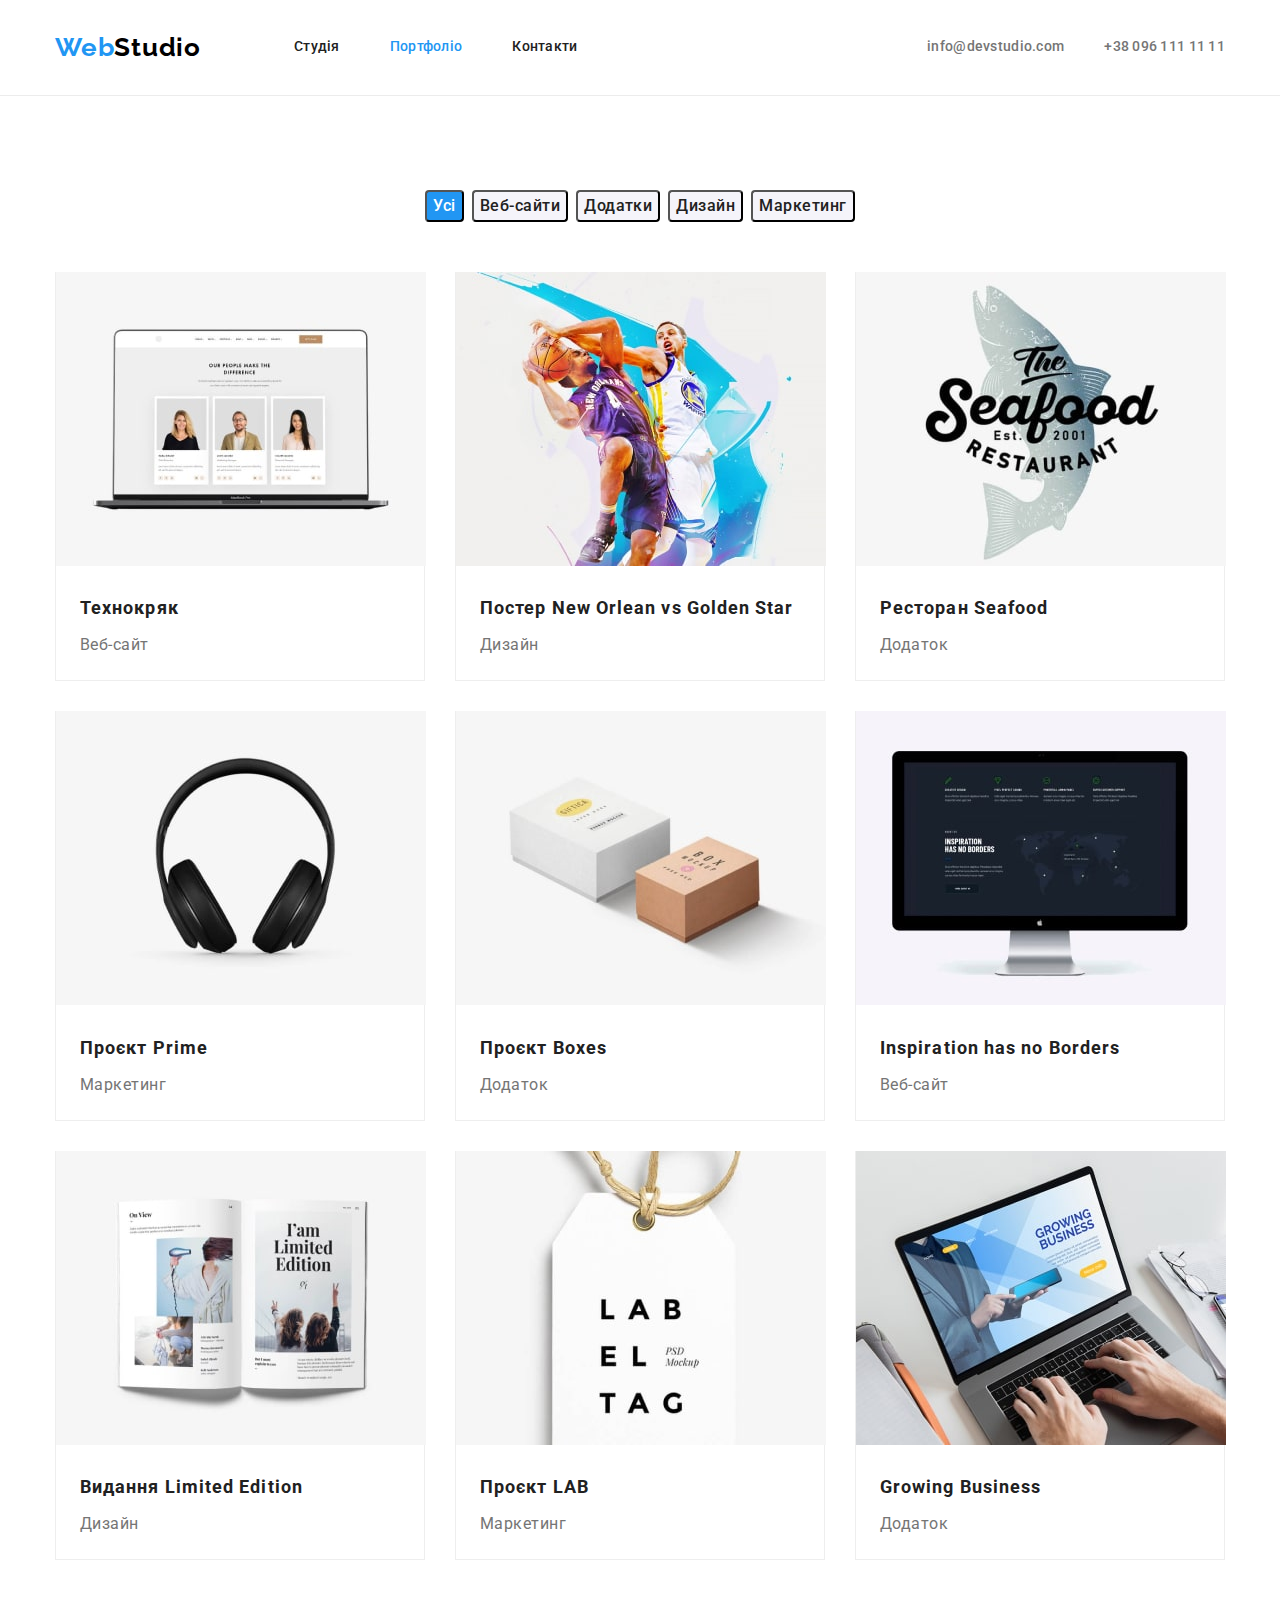
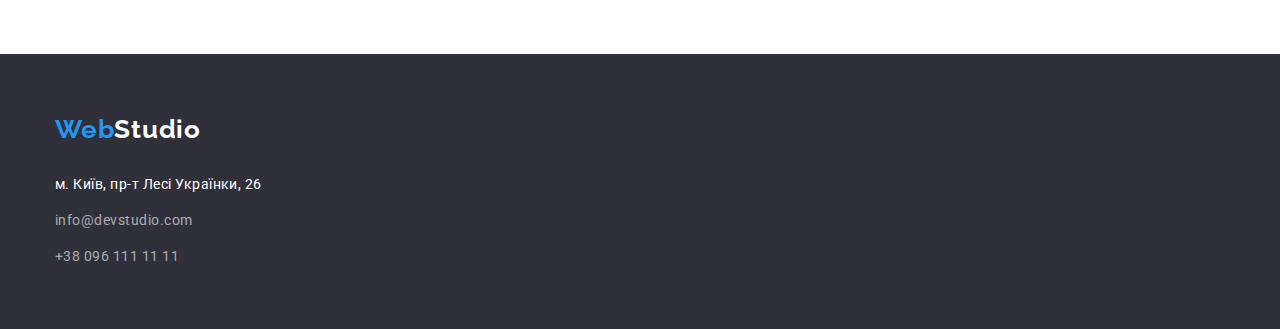
==== commit 9ee73fcb: "fix" ====
--- a/portfolio.html
+++ b/portfolio.html
@@ -75,75 +75,106 @@
               </button>
             </li>
           </ul>
+
           <ul class="list imgs">
             <li class="item">
-              <img src="./images/img2.1-min.jpg" alt="Технокряк" width="370" />
-              <h2 class="title imgs">Технокряк</h2>
-              <p class="text imgs">Веб-сайт</p>
-            </li>
-            <li class="item">
-              <img
-                src="./images/img2.2-min.jpg"
-                alt="Постер New Orlean vs Golden Star"
-                width="370"
-              />
-              <h2 class="title imgs">Постер New Orlean vs Golden Star</h2>
-              <p class="text imgs">Дизайн</p>
-            </li>
-            <li class="item">
-              <img src="./images/img2.3-min.jpg" alt="Технокряк" width="370" />
-              <h2 class="title imgs">Ресторан Seafood</h2>
-              <p class="text imgs">Додаток</p>
-            </li>
-            <li class="item">
-              <img
-                src="./images/img2.4-min.jpg"
-                alt="Проєкт Prime"
-                width="370"
-              />
-              <h2 class="title imgs">Проєкт Prime</h2>
-              <p class="text imgs">Маркетинг</p>
-            </li>
-            <li class="item">
-              <img
-                src="./images/img2.5-min.jpg"
-                alt="Проєкт Boxes"
-                width="370"
-              />
-              <h2 class="title imgs">Проєкт Boxes</h2>
-              <p class="text imgs">Додаток</p>
-            </li>
-            <li class="item">
-              <img
-                src="./images/img2.6-min.jpg"
-                alt="Inspiration has no Borders"
-                width="370"
-              />
-              <h2 class="title imgs">Inspiration has no Borders</h2>
-              <p class="text imgs">Веб-сайт</p>
-            </li>
-            <li class="item">
-              <img
-                src="./images/img2.7-min.jpg"
-                alt="Видання Limited Edition"
-                width="370"
-              />
-              <h2 class="title imgs">Видання Limited Edition</h2>
-              <p class="text imgs">Дизайн</p>
-            </li>
-            <li class="item">
-              <img src="./images/img2.8-min.jpg" alt="Проєкт LAB" width="370" />
-              <h2 class="title imgs">Проєкт LAB</h2>
-              <p class="text imgs">Маркетинг</p>
-            </li>
-            <li class="item">
-              <img
-                src="./images/img2.9-min.jpg"
-                alt="Growing Business"
-                width="370"
-              />
-              <h2 class="title imgs">Growing Business</h2>
-              <p class="text imgs">Додаток</p>
+              <div class="border-box">
+                <img
+                  src="./images/img2.1-min.jpg"
+                  alt="Технокряк"
+                  width="370"
+                />
+                <h2 class="title imgs">Технокряк</h2>
+                <p class="text imgs">Веб-сайт</p>
+              </div>
+            </li>
+            <li class="item">
+              <div class="border-box">
+                <img
+                  src="./images/img2.2-min.jpg"
+                  alt="Постер New Orlean vs Golden Star"
+                  width="370"
+                />
+                <h2 class="title imgs">Постер New Orlean vs Golden Star</h2>
+                <p class="text imgs">Дизайн</p>
+              </div>
+            </li>
+            <li class="item">
+              <div class="border-box">
+                <img
+                  src="./images/img2.3-min.jpg"
+                  alt="Технокряк"
+                  width="370"
+                />
+                <h2 class="title imgs">Ресторан Seafood</h2>
+                <p class="text imgs">Додаток</p>
+              </div>
+            </li>
+            <li class="item">
+              <div class="border-box">
+                <img
+                  src="./images/img2.4-min.jpg"
+                  alt="Проєкт Prime"
+                  width="370"
+                />
+                <h2 class="title imgs">Проєкт Prime</h2>
+                <p class="text imgs">Маркетинг</p>
+              </div>
+            </li>
+            <li class="item">
+              <div class="border-box">
+                <img
+                  src="./images/img2.5-min.jpg"
+                  alt="Проєкт Boxes"
+                  width="370"
+                />
+                <h2 class="title imgs">Проєкт Boxes</h2>
+                <p class="text imgs">Додаток</p>
+              </div>
+            </li>
+            <li class="item">
+              <div class="border-box">
+                <img
+                  src="./images/img2.6-min.jpg"
+                  alt="Inspiration has no Borders"
+                  width="370"
+                />
+                <h2 class="title imgs">Inspiration has no Borders</h2>
+                <p class="text imgs">Веб-сайт</p>
+              </div>
+            </li>
+            <li class="item">
+              <div class="border-box">
+                <img
+                  src="./images/img2.7-min.jpg"
+                  alt="Видання Limited Edition"
+                  width="370"
+                />
+                <h2 class="title imgs">Видання Limited Edition</h2>
+                <p class="text imgs">Дизайн</p>
+              </div>
+            </li>
+            <li class="item">
+              <div class="border-box">
+                <img
+                  src="./images/img2.8-min.jpg"
+                  alt="Проєкт LAB"
+                  width="370"
+                />
+                <h2 class="title imgs">Проєкт LAB</h2>
+                <p class="text imgs">Маркетинг</p>
+              </div>
+            </li>
+            <li class="item">
+              <div class="border-box">
+                <img
+                  src="./images/img2.9-min.jpg"
+                  alt="Growing Business"
+                  width="370"
+                />
+                <h2 class="title imgs">Growing Business</h2>
+                <p class="text imgs">Додаток</p>
+              </div>
             </li>
           </ul>
         </div>
--- a/сss/styles.css
+++ b/сss/styles.css
@@ -439,6 +439,17 @@
    padding-inline-start: 0;
 }
  
+.border-box{
+   border-bottom: 1px solid #EEEEEE;
+   border-right: 1px solid #EEEEEE;
+   border-left: 1px solid #EEEEEE;
+}
+
+.text.imgs, 
+.title.imgs
+{padding-left: 24px;}
+
+
 .portfolio .list.buttons{
    display: flex;
    justify-content: center;
